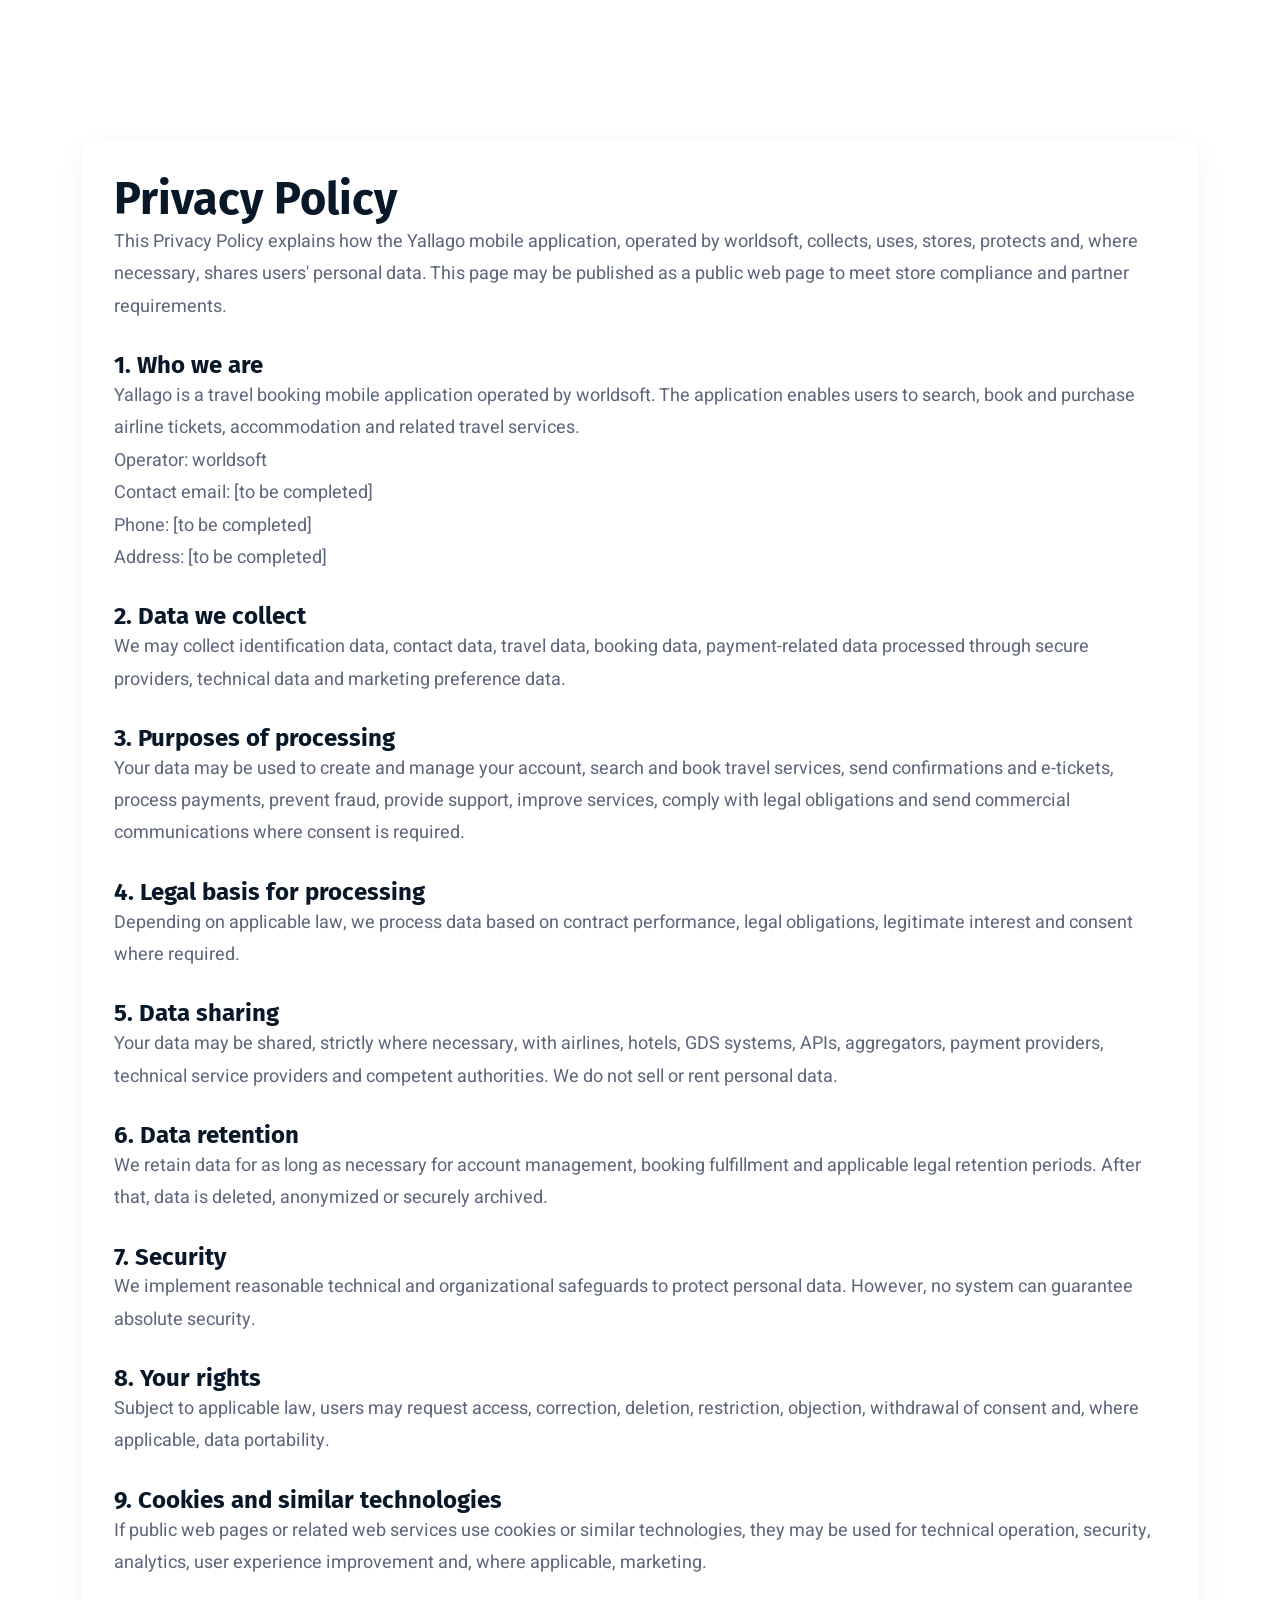
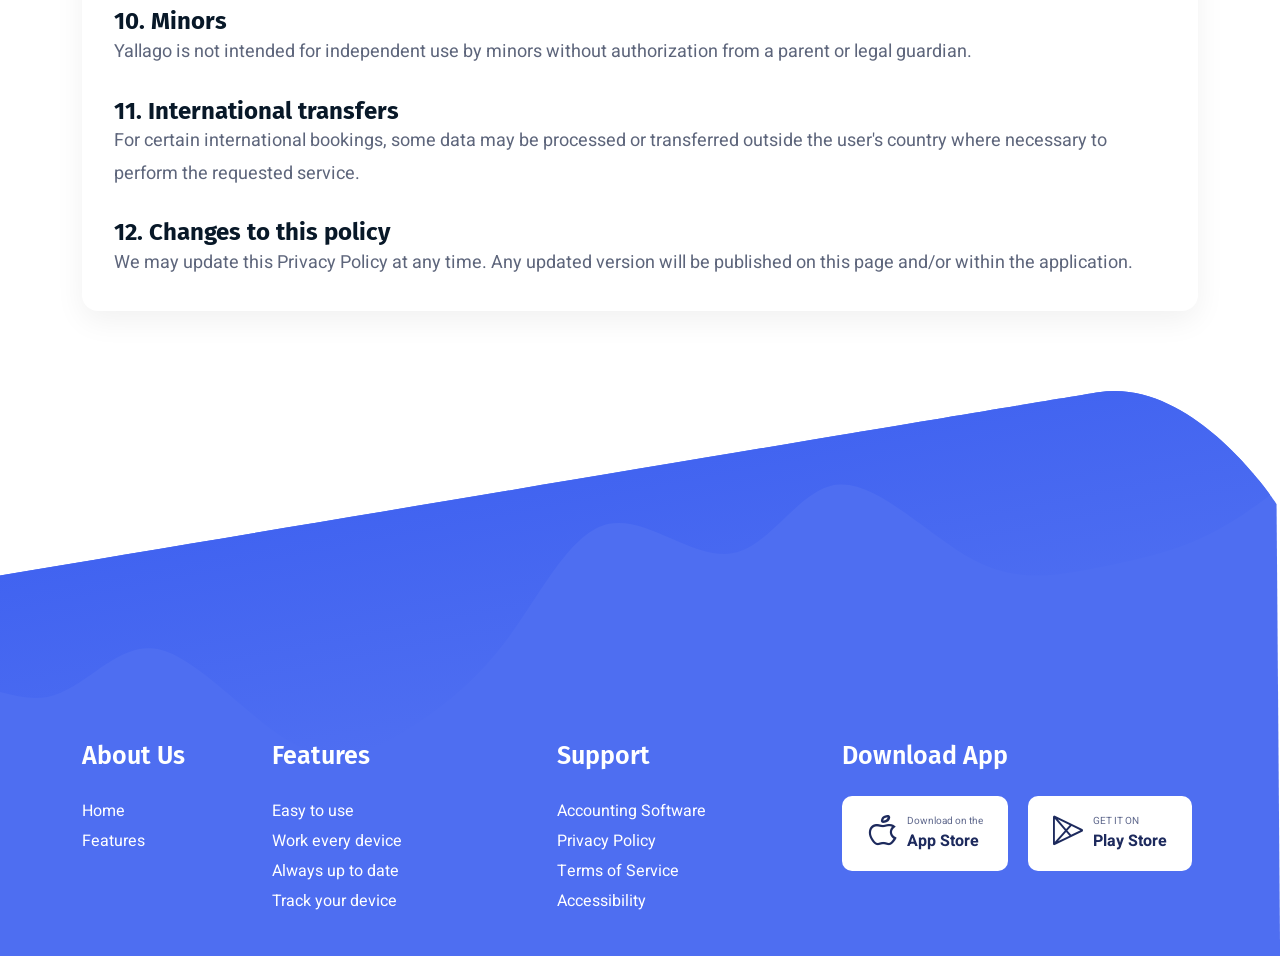
==== privacy-policy.html @ 3cc143b9 "commit" ====
<!DOCTYPE html>
<html class="no-js" lang="en">
  <head>
    <meta charset="utf-8" />
    <meta http-equiv="x-ua-compatible" content="ie=edge" />
    <title>Yallago | Privacy Policy</title>
    <meta name="description" content="Yallago Privacy Policy" />
    <meta name="viewport" content="width=device-width, initial-scale=1" />
    <link rel="shortcut icon" type="image/x-icon" href="assets/img/favicon.svg" />
    <link rel="stylesheet" href="assets/css/bootstrap-5.0.0-beta2.min.css" />
    <link rel="stylesheet" href="assets/css/LineIcons.2.0.css" />
    <link rel="stylesheet" href="assets/css/tiny-slider.css" />
    <link rel="stylesheet" href="assets/css/animate.css" />
    <link rel="stylesheet" href="assets/css/main.css" />
    <style>
      .policy-section { padding: 140px 0 80px; }
      .policy-card {
        background: #fff;
        border-radius: 16px;
        box-shadow: 0 10px 30px rgba(0, 0, 0, 0.06);
        padding: 32px;
      }
      .policy-card h1, .policy-card h2 { color: #081828; }
      .policy-card h2 { margin-top: 28px; font-size: 24px; }
      .policy-card p, .policy-card li { color: #5d657b; line-height: 1.8; }
    </style>
  </head>
  <body>
    <header class="header">
      <div class="navbar-area">
        <div class="container">
          <div class="row align-items-center">
            <div class="col-lg-12">
              <nav class="navbar navbar-expand-lg">
                <a class="navbar-brand" href="index.html">
                  <img src="assets/img/logo.JPEG" alt="Logo" />
                </a>
                <button class="navbar-toggler" type="button" data-bs-toggle="collapse" data-bs-target="#navbarSupportedContent" aria-controls="navbarSupportedContent" aria-expanded="false" aria-label="Toggle navigation">
                  <span class="toggler-icon"></span>
                  <span class="toggler-icon"></span>
                  <span class="toggler-icon"></span>
                </button>
                <div class="collapse navbar-collapse sub-menu-bar" id="navbarSupportedContent">
                  <ul id="nav" class="navbar-nav ms-auto">
                    <li class="nav-item"><a href="index.html#home">Home</a></li>
                    <li class="nav-item"><a href="index.html#feature">Features</a></li>
                    <li class="nav-item"><a href="index.html#faq">FAQ</a></li>
                    <li class="nav-item"><a href="privacy-policy.html">Privacy Policy</a></li>
                    <li class="nav-item"><a href="terms-and-condition.html">Terms of Service</a></li>
                  </ul>
                </div>
              </nav>
            </div>
          </div>
        </div>
      </div>
    </header>

    <section class="policy-section">
      <div class="container">
        <div class="policy-card">
          <h1>Privacy Policy</h1>
          <p>This Privacy Policy explains how the Yallago mobile application, operated by worldsoft, collects, uses, stores, protects and, where necessary, shares users' personal data. This page may be published as a public web page to meet store compliance and partner requirements.</p>

          <h2>1. Who we are</h2>
          <p>Yallago is a travel booking mobile application operated by worldsoft. The application enables users to search, book and purchase airline tickets, accommodation and related travel services.</p>
          <p>Operator: worldsoft<br />Contact email: [to be completed]<br />Phone: [to be completed]<br />Address: [to be completed]</p>

          <h2>2. Data we collect</h2>
          <p>We may collect identification data, contact data, travel data, booking data, payment-related data processed through secure providers, technical data and marketing preference data.</p>

          <h2>3. Purposes of processing</h2>
          <p>Your data may be used to create and manage your account, search and book travel services, send confirmations and e-tickets, process payments, prevent fraud, provide support, improve services, comply with legal obligations and send commercial communications where consent is required.</p>

          <h2>4. Legal basis for processing</h2>
          <p>Depending on applicable law, we process data based on contract performance, legal obligations, legitimate interest and consent where required.</p>

          <h2>5. Data sharing</h2>
          <p>Your data may be shared, strictly where necessary, with airlines, hotels, GDS systems, APIs, aggregators, payment providers, technical service providers and competent authorities. We do not sell or rent personal data.</p>

          <h2>6. Data retention</h2>
          <p>We retain data for as long as necessary for account management, booking fulfillment and applicable legal retention periods. After that, data is deleted, anonymized or securely archived.</p>

          <h2>7. Security</h2>
          <p>We implement reasonable technical and organizational safeguards to protect personal data. However, no system can guarantee absolute security.</p>

          <h2>8. Your rights</h2>
          <p>Subject to applicable law, users may request access, correction, deletion, restriction, objection, withdrawal of consent and, where applicable, data portability.</p>

          <h2>9. Cookies and similar technologies</h2>
          <p>If public web pages or related web services use cookies or similar technologies, they may be used for technical operation, security, analytics, user experience improvement and, where applicable, marketing.</p>

          <h2>10. Minors</h2>
          <p>Yallago is not intended for independent use by minors without authorization from a parent or legal guardian.</p>

          <h2>11. International transfers</h2>
          <p>For certain international bookings, some data may be processed or transferred outside the user's country where necessary to perform the requested service.</p>

          <h2>12. Changes to this policy</h2>
          <p>We may update this Privacy Policy at any time. Any updated version will be published on this page and/or within the application.</p>
        </div>
      </div>
    </section>
    <footer id="footer" class="footer">
      <div class="container">
        <div class="widget-wrapper">
          <div class="row">
            <div class="col-xl-2 col-md-6">
              <div class="footer-widget">
                <h3>About Us</h3>
                <ul class="links">
                  <li><a href="index.html#home">Home</a></li>
                  <li><a href="index.html#feature">Features</a></li>
                </ul>
              </div>
            </div>
            <div class="col-xl-3 col-md-6">
              <div class="footer-widget">
                <h3>Features</h3>
                <ul class="links">
                  <li><a href="javascript:void(0)">Easy to use</a></li>
                  <li><a href="javascript:void(0)">Work every device</a></li>
                  <li><a href="javascript:void(0)">Always up to date</a></li>
                  <li><a href="javascript:void(0)">Track your device</a></li>
                </ul>
              </div>
            </div>
            <div class="col-xl-3 col-md-6">
              <div class="footer-widget">
                <h3>Support</h3>
                <ul class="links">
                  <li><a href="javascript:void(0)">Accounting Software</a></li>
                  <li><a href="privacy-policy.html">Privacy Policy</a></li>
                  <li><a href="terms-and-condition.html">Terms of Service</a></li>
                  <li><a href="javascript:void(0)">Accessibility</a></li>
                </ul>
              </div>
            </div>
            <div class="col-xl-4 col-md-6">
              <div class="footer-widget">
                <h3>Download App</h3>
                <ul class="download">
                  <li>
                    <a href="javascript:void(0)">
                      <span class="icon"><i class="lni lni-apple"></i></span>
                      <span class="text">Download on the <b>App Store</b></span>
                    </a>
                  </li>
                  <li>
                    <a href="javascript:void(0)">
                      <span class="icon"><i class="lni lni-play-store"></i></span>
                      <span class="text">GET IT ON <b>Play Store</b></span>
                    </a>
                  </li>
                </ul>
              </div>
            </div>
          </div>
        </div>
      </div>
    </footer>
    <a href="#" class="scroll-top btn-hover">
      <i class="lni lni-chevron-up"></i>
    </a>

    <script src="assets/js/bootstrap-5.0.0-beta2.min.js"></script>
    <script src="assets/js/tiny-slider.js"></script>
    <script src="assets/js/wow.min.js"></script>
    <script src="assets/js/polifill.js"></script>
    <script src="assets/js/main.js"></script>
  </body>
</html>
---- assets/css/tiny-slider.css ----
.tns-outer{padding:0 !important}.tns-outer [hidden]{display:none !important}.tns-outer [aria-controls],.tns-outer [data-action]{cursor:pointer}.tns-slider{-webkit-transition:all 0s;-moz-transition:all 0s;transition:all 0s}.tns-slider>.tns-item{-webkit-box-sizing:border-box;-moz-box-sizing:border-box;box-sizing:border-box}.tns-horizontal.tns-subpixel{white-space:nowrap}.tns-horizontal.tns-subpixel>.tns-item{display:inline-block;vertical-align:top;white-space:normal}.tns-horizontal.tns-no-subpixel:after{content:'';display:table;clear:both}.tns-horizontal.tns-no-subpixel>.tns-item{float:left}.tns-horizontal.tns-carousel.tns-no-subpixel>.tns-item{margin-right:-100%}.tns-no-calc{position:relative;left:0}.tns-gallery{position:relative;left:0;min-height:1px}.tns-gallery>.tns-item{position:absolute;left:-100%;-webkit-transition:transform 0s, opacity 0s;-moz-transition:transform 0s, opacity 0s;transition:transform 0s, opacity 0s}.tns-gallery>.tns-slide-active{position:relative;left:auto !important}.tns-gallery>.tns-moving{-webkit-transition:all 0.25s;-moz-transition:all 0.25s;transition:all 0.25s}.tns-autowidth{display:inline-block}.tns-lazy-img{-webkit-transition:opacity 0.6s;-moz-transition:opacity 0.6s;transition:opacity 0.6s;opacity:0.6}.tns-lazy-img.tns-complete{opacity:1}.tns-ah{-webkit-transition:height 0s;-moz-transition:height 0s;transition:height 0s}.tns-ovh{overflow:hidden}.tns-visually-hidden{position:absolute;left:-10000em}.tns-transparent{opacity:0;visibility:hidden}.tns-fadeIn{opacity:1;filter:alpha(opacity=100);z-index:0}.tns-normal,.tns-fadeOut{opacity:0;filter:alpha(opacity=0);z-index:-1}.tns-vpfix{white-space:nowrap}.tns-vpfix>div,.tns-vpfix>li{display:inline-block}.tns-t-subp2{margin:0 auto;width:310px;position:relative;height:10px;overflow:hidden}.tns-t-ct{width:2333.3333333%;width:-webkit-calc(100% * 70 / 3);width:-moz-calc(100% * 70 / 3);width:calc(100% * 70 / 3);position:absolute;right:0}.tns-t-ct:after{content:'';display:table;clear:both}.tns-t-ct>div{width:1.4285714%;width:-webkit-calc(100% / 70);width:-moz-calc(100% / 70);width:calc(100% / 70);height:10px;float:left}

/*# sourceMappingURL=sourcemaps/tiny-slider.css.map */
---- assets/css/main.css ----
@import url("https://fonts.googleapis.com/css2?family=Fira+Sans:wght@300;400;500;600;700&family=Heebo:wght@300;400;500;600;700&display=swap");
html {
  scroll-behavior: smooth;
}

body {
  font-family: "Heebo", sans-serif;
  font-weight: normal;
  font-style: normal;
  color: #60698D;
  overflow-x: hidden;
}

* {
  margin: 0;
  padding: 0;
  box-sizing: border-box;
}

*:focus {
  outline: none;
}

a:focus,
input:focus,
textarea:focus,
button:focus,
.btn:focus,
.btn.focus,
.btn:not(:disabled):not(.disabled).active,
.btn:not(:disabled):not(.disabled):active {
  text-decoration: none;
  outline: none;
  box-shadow: none;
}

a:hover {
  color: #487CFF;
}

a {
  transition: all 0.3s ease-out 0s;
}

a,
a:focus,
a:hover {
  text-decoration: none;
}

i,
span,
a {
  display: inline-block;
}

audio,
canvas,
iframe,
img,
svg,
video {
  vertical-align: middle;
}

h1,
h2,
h3,
h4,
h5,
h6 {
  font-family: "Fira Sans", sans-serif;
  font-weight: 700;
  margin: 0px;
  color: #1D2A5D;
}

h1 a,
h2 a,
h3 a,
h4 a,
h5 a,
h6 a {
  color: inherit;
}

h1 {
  font-size: 45px;
}

@media (max-width: 767px) {
  h1 {
    font-size: 36px;
  }
}

@media only screen and (min-width: 480px) and (max-width: 767px) {
  h1 {
    font-size: 40px;
  }
}

.section-title span {
  font-size: 25px;
  font-weight: 600;
  color: #487CFF;
  margin-bottom: 20px;
}

h2 {
  font-size: 36px;
}

h3 {
  font-size: 25px;
}

h4 {
  font-size: 20px;
}

h5 {
  font-size: 18px;
}

h6 {
  font-size: 16px;
}

ul,
ol {
  margin: 0px;
  padding: 0px;
  list-style-type: none;
}

p {
  font-size: 18px;
  font-weight: 400;
  line-height: 27px;
  margin: 0px;
}

.img-bg {
  background-position: center center;
  background-size: cover;
  background-repeat: no-repeat;
  width: 100%;
  height: 100%;
}

.error {
  color: orangered;
}

.success {
  color: #fff;
}

/*===== All Button Style =====*/
.main-btn {
  display: inline-block;
  font-weight: 400;
  text-align: center;
  white-space: nowrap;
  vertical-align: middle;
  user-select: none;
  padding: 17px 37px;
  font-size: 18px;
  border-radius: 50px;
  color: #fff;
  cursor: pointer;
  z-index: 5;
  transition: all .4s ease-in-out;
  border: none;
  background: #487CFF;
  overflow: hidden;
}

.main-btn:hover {
  color: #fff;
}

.btn-hover {
  position: relative;
  overflow: hidden;
}

.btn-hover::after {
  content: '';
  position: absolute;
  width: 0%;
  height: 0%;
  border-radius: 50%;
  background: rgba(0, 0, 0, 0.05);
  top: 50%;
  left: 50%;
  padding: 50%;
  z-index: -1;
  transition: all 0.3s ease-out 0s;
  transform: translate3d(-50%, -50%, 0) scale(0);
}

.btn-hover:hover::after {
  transform: translate3d(-50%, -50%, 0) scale(1.3);
}

.scroll-top {
  width: 45px;
  height: 45px;
  background: #487CFF;
  display: flex;
  justify-content: center;
  align-items: center;
  font-size: 18px;
  color: #fff;
  border-radius: 5px;
  position: fixed;
  bottom: 30px;
  right: 30px;
  z-index: 9;
  cursor: pointer;
  transition: all 0.3s ease-out 0s;
}

.scroll-top:hover {
  color: #fff;
  background: rgba(72, 124, 255, 0.8);
}

@keyframes animation1 {
  0% {
    transform: translateY(30px);
  }
  50% {
    transform: translateY(-30px);
  }
  100% {
    transform: translateY(30px);
  }
}

/*===== All Preloader Style =====*/
.preloader {
  /* Body Overlay */
  position: fixed;
  top: 0;
  left: 0;
  display: table;
  height: 100%;
  width: 100%;
  /* Change Background Color */
  background: #fff;
  z-index: 99999;
}

.preloader .loader {
  display: table-cell;
  vertical-align: middle;
  text-align: center;
}

.preloader .loader .spinner {
  position: absolute;
  left: 50%;
  top: 50%;
  width: 64px;
  margin-left: -32px;
  z-index: 18;
  pointer-events: none;
}

.preloader .loader .spinner .spinner-container {
  pointer-events: none;
  position: absolute;
  width: 100%;
  padding-bottom: 100%;
  top: 50%;
  left: 50%;
  margin-top: -50%;
  margin-left: -50%;
  animation: spinner-linspin 1568.2353ms linear infinite;
}

.preloader .loader .spinner .spinner-container .spinner-rotator {
  position: absolute;
  width: 100%;
  height: 100%;
  animation: spinner-easespin 5332ms cubic-bezier(0.4, 0, 0.2, 1) infinite both;
}

.preloader .loader .spinner .spinner-container .spinner-rotator .spinner-left {
  position: absolute;
  top: 0;
  left: 0;
  bottom: 0;
  overflow: hidden;
  right: 50%;
}

.preloader .loader .spinner .spinner-container .spinner-rotator .spinner-right {
  position: absolute;
  top: 0;
  right: 0;
  bottom: 0;
  overflow: hidden;
  left: 50%;
}

.preloader .loader .spinner-circle {
  box-sizing: border-box;
  position: absolute;
  width: 200%;
  height: 100%;
  border-style: solid;
  /* Spinner Color */
  border-color: #487CFF #487CFF #ddd;
  border-radius: 50%;
  border-width: 6px;
}

.preloader .loader .spinner-left .spinner-circle {
  left: 0;
  right: -100%;
  border-right-color: #ddd;
  animation: spinner-left-spin 1333ms cubic-bezier(0.4, 0, 0.2, 1) infinite both;
}

.preloader .loader .spinner-right .spinner-circle {
  left: -100%;
  right: 0;
  border-left-color: #ddd;
  animation: right-spin 1333ms cubic-bezier(0.4, 0, 0.2, 1) infinite both;
}

/* Preloader Animations */

@keyframes spinner-linspin {
  to {
    transform: rotate(360deg);
  }
}

@keyframes spinner-easespin {
  12.5% {
    transform: rotate(135deg);
  }
  25% {
    transform: rotate(270deg);
  }
  37.5% {
    transform: rotate(405deg);
  }
  50% {
    transform: rotate(540deg);
  }
  62.5% {
    transform: rotate(675deg);
  }
  75% {
    transform: rotate(810deg);
  }
  87.5% {
    transform: rotate(945deg);
  }
  to {
    transform: rotate(1080deg);
  }
}

@keyframes spinner-left-spin {
  0% {
    transform: rotate(130deg);
  }
  50% {
    transform: rotate(-5deg);
  }
  to {
    transform: rotate(130deg);
  }
}

@keyframes right-spin {
  0% {
    transform: rotate(-130deg);
  }
  50% {
    transform: rotate(5deg);
  }
  to {
    transform: rotate(-130deg);
  }
}

/*===========================
    02.HEADER css 
===========================*/
/*===== NAVBAR =====*/
.navbar-area {
  position: absolute;
  top: 0;
  left: 0;
  width: 100%;
  z-index: 99;
  transition: all 0.3s ease-out 0s;
}

.sticky {
  position: fixed;
  z-index: 99;
  background-color: #fff;
  box-shadow: 0px 20px 50px 0px rgba(0, 0, 0, 0.05);
  transition: all 0.3s ease-out 0s;
}

.sticky .navbar {
  padding: 17px 0;
}

@media only screen and (min-width: 768px) and (max-width: 991px), (max-width: 767px) {
  .sticky .navbar {
    padding: 15px 0;
  }
}

.sticky .navbar .navbar-nav .nav-item a {
  color: #222;
}

.sticky .navbar .navbar-nav .nav-item a::before {
  background: #487CFF;
}

.sticky .navbar .navbar-toggler .toggler-icon {
  background: #1D2A5D;
}

.navbar {
  padding: 0;
  border-radius: 5px;
  position: relative;
  transition: all 0.3s ease-out 0s;
  padding: 20px 0;
}

@media only screen and (min-width: 768px) and (max-width: 991px), (max-width: 767px) {
  .navbar {
    padding: 17px 0;
  }
}

.navbar-brand {
  padding: 0;
}

.navbar-brand img {
  max-width: 180px;
}

.navbar-toggler {
  padding: 0;
}

.navbar-toggler:focus {
  outline: none;
  box-shadow: none;
}

.navbar-toggler .toggler-icon {
  width: 30px;
  height: 2px;
  background-color: #fff;
  display: block;
  margin: 5px 0;
  position: relative;
  transition: all 0.3s ease-out 0s;
}

.navbar-toggler.active .toggler-icon:nth-of-type(1) {
  transform: rotate(45deg);
  top: 7px;
}

.navbar-toggler.active .toggler-icon:nth-of-type(2) {
  opacity: 0;
}

.navbar-toggler.active .toggler-icon:nth-of-type(3) {
  transform: rotate(135deg);
  top: -7px;
}

@media only screen and (min-width: 768px) and (max-width: 991px), (max-width: 767px) {
  .navbar-collapse {
    position: absolute;
    top: 100%;
    left: 0;
    width: 100%;
    background-color: #fff;
    z-index: 9;
    box-shadow: 0px 15px 20px 0px rgba(0, 0, 0, 0.1);
    padding: 5px 12px;
  }
}

.navbar-nav .nav-item {
  position: relative;
  margin-left: 40px;
}

@media only screen and (min-width: 768px) and (max-width: 991px), (max-width: 767px) {
  .navbar-nav .nav-item {
    margin-left: 20px;
  }
}

.navbar-nav .nav-item a {
  font-size: 18px;
  font-weight: 400;
  color: #fff;
  transition: all 0.3s ease-out 0s;
  padding: 10px 0;
  position: relative;
}

@media only screen and (min-width: 768px) and (max-width: 991px), (max-width: 767px) {
  .navbar-nav .nav-item a {
    display: inline-block;
    padding: 6px 10px;
    color: #60698D;
  }
}

.navbar-nav .nav-item a::before {
  content: '';
  width: 8px;
  height: 8px;
  border-radius: 50%;
  background: #fff;
  position: absolute;
  bottom: 0;
  left: 50%;
  transition: all 0.3s ease-out 0s;
  z-index: -1;
  opacity: 0;
}

@media only screen and (min-width: 768px) and (max-width: 991px), (max-width: 767px) {
  .navbar-nav .nav-item a::before {
    background: #487CFF;
  }
}

.navbar-nav .nav-item a:hover::before, .navbar-nav .nav-item a.active::before {
  opacity: 1;
}

.navbar-nav .nav-item:hover .sub-menu {
  top: 100%;
  opacity: 1;
  visibility: visible;
}

@media only screen and (min-width: 768px) and (max-width: 991px) {
  .navbar-nav .nav-item:hover .sub-menu {
    top: 0;
  }
}

@media (max-width: 767px) {
  .navbar-nav .nav-item:hover .sub-menu {
    top: 0;
  }
}

.navbar-nav .nav-item .sub-menu {
  width: 200px;
  background-color: #fff;
  box-shadow: 0px 0px 20px 0px rgba(0, 0, 0, 0.1);
  position: absolute;
  top: 110%;
  left: 0;
  opacity: 0;
  visibility: hidden;
  transition: all 0.3s ease-out 0s;
}

@media only screen and (min-width: 768px) and (max-width: 991px) {
  .navbar-nav .nav-item .sub-menu {
    position: relative;
    width: 100%;
    top: 0;
    display: none;
    opacity: 1;
    visibility: visible;
  }
}

@media (max-width: 767px) {
  .navbar-nav .nav-item .sub-menu {
    position: relative;
    width: 100%;
    top: 0;
    display: none;
    opacity: 1;
    visibility: visible;
  }
}

.navbar-nav .nav-item .sub-menu li {
  display: block;
}

.navbar-nav .nav-item .sub-menu li a {
  display: block;
  padding: 8px 20px;
  color: #222;
}

.navbar-nav .nav-item .sub-menu li a.active, .navbar-nav .nav-item .sub-menu li a:hover {
  padding-left: 25px;
  color: #487CFF;
}

.navbar-nav .sub-nav-toggler {
  display: none;
}

@media only screen and (min-width: 768px) and (max-width: 991px) {
  .navbar-nav .sub-nav-toggler {
    display: block;
    position: absolute;
    right: 0;
    top: 0;
    background: none;
    color: #222;
    font-size: 18px;
    border: 0;
    width: 30px;
    height: 30px;
  }
}

@media (max-width: 767px) {
  .navbar-nav .sub-nav-toggler {
    display: block;
    position: absolute;
    right: 0;
    top: 0;
    background: none;
    color: #222;
    font-size: 18px;
    border: 0;
    width: 30px;
    height: 30px;
  }
}

.navbar-nav .sub-nav-toggler span {
  width: 8px;
  height: 8px;
  border-left: 1px solid #222;
  border-bottom: 1px solid #222;
  transform: rotate(-45deg);
  position: relative;
  top: -5px;
}

.hero-section {
  position: relative;
  z-index: 1;
  background-image: url("../img/hero/hero-bg.svg");
  background-repeat: no-repeat;
  background-size: cover;
  background-position: bottom left;
  padding: 150px 0;
}

@media only screen and (min-width: 768px) and (max-width: 991px) {
  .hero-section .hero-content {
    margin-bottom: 50px;
  }
}

@media (max-width: 767px) {
  .hero-section .hero-content {
    margin-bottom: 120px;
  }
}

.hero-section .hero-content h1 {
  font-size: 60px;
  margin-bottom: 35px;
  color: #fff;
}

@media only screen and (min-width: 1200px) and (max-width: 1399px) {
  .hero-section .hero-content h1 {
    font-size: 55px;
  }
}

@media only screen and (min-width: 992px) and (max-width: 1199px) {
  .hero-section .hero-content h1 {
    font-size: 48px;
  }
}

@media (max-width: 767px) {
  .hero-section .hero-content h1 {
    font-size: 40px;
  }
}

@media only screen and (min-width: 480px) and (max-width: 767px) {
  .hero-section .hero-content h1 {
    font-size: 50px;
  }
}

.hero-section .hero-content p {
  margin-bottom: 40px;
  color: #fff;
}

.hero-section .hero-content .main-btn {
  background: #fff;
  color: #487CFF;
  font-size: 20px;
  font-weight: 700;
  padding: 18px 52px;
}

.hero-section .hero-img {
  position: relative;
  text-align: right;
  z-index: 4;
}

.hero-section .hero-img .img-1 {
  position: relative;
  z-index: 5;
  box-shadow: 0 15px 35px rgba(0, 0, 0, 0.05);
}

.hero-section .hero-img .img-3,
.hero-section .hero-img .img-2 {
  position: absolute;
  right: 0;
  bottom: 0;
}

.hero-section .hero-img .img-2 {
  z-index: 1;
}

.hero-section .hero-img .img-3 {
  z-index: -1;
}

.client-logo-section .client-logo-wrapper {
  display: flex;
  flex-wrap: wrap;
  justify-content: space-around;
  padding: 30px 0;
}

@media only screen and (min-width: 768px) and (max-width: 991px), (max-width: 767px) {
  .client-logo-section .client-logo-wrapper {
    justify-content: center;
  }
}

.client-logo-section .client-logo-wrapper .single-logo {
  width: 180px;
  margin: 10px;
  opacity: .4;
  transition: all 0.3s ease-out 0s;
}

@media only screen and (min-width: 992px) and (max-width: 1199px) {
  .client-logo-section .client-logo-wrapper .single-logo {
    width: 160px;
  }
}

.client-logo-section .client-logo-wrapper .single-logo:hover {
  opacity: 1;
}

.client-logo-section .client-logo-wrapper .single-logo img {
  max-width: 100%;
}

.feature-section .single-feature {
  text-align: center;
  padding: 30px;
}

.feature-section .single-feature:hover .icon::after {
  top: 8px;
  right: 8px;
}

.feature-section .single-feature .icon {
  width: 75px;
  height: 75px;
  border-radius: 5px;
  background: #487CFF;
  color: #fff;
  position: relative;
  display: flex;
  justify-content: center;
  align-items: center;
  font-size: 40px;
  z-index: 1;
  margin: 0 auto 30px;
}

.feature-section .single-feature .icon::after {
  content: '';
  position: absolute;
  width: 100%;
  height: 100%;
  background: inherit;
  top: -8px;
  right: -8px;
  opacity: .2;
  border-radius: inherit;
  z-index: -1;
  transition: all 0.3s ease-out 0s;
}

.feature-section .single-feature .icon.color-2 {
  background: #FFB260;
}

.feature-section .single-feature .icon.color-3 {
  background: #FF92A5;
}

.feature-section .single-feature .content h3 {
  font-weight: 600;
  margin-bottom: 25px;
}

.single-department {
  margin-bottom: 55px;
}

.single-department span {
  width: 12px;
  height: 12px;
  background: #487CFF;
  border-radius: 50%;
  box-shadow: 0 3px 6px rgba(72, 124, 255, 0.34);
  margin-bottom: 25px;
}

.single-department h3 {
  margin-bottom: 20px;
}

.steps-content {
  margin-left: 70px;
}

.steps-content .single-department {
  margin-bottom: 35px;
}

.faq-section .faq-wrapper {
  margin-right: 50px;
}

@media only screen and (min-width: 768px) and (max-width: 991px) {
  .faq-section .faq-wrapper {
    margin-right: 0;
  }
}

@media (max-width: 767px) {
  .faq-section .faq-wrapper {
    margin-right: 0;
  }
}

.faq-section .single-faq {
  background: #fff;
  border-radius: 5px;
  margin-bottom: 20px;
  box-shadow: 0px 3px 6px rgba(142, 142, 142, 0.16);
}

.faq-section .single-faq button {
  background: #fff;
  border: 0;
  font-size: 18px;
  font-weight: 700;
  font-family: "Fira Sans", sans-serif;
  text-align: left;
  padding: 18px 25px;
  padding-right: 45px;
  position: relative;
  color: #1D2A5D;
}

.faq-section .single-faq button.collapsed {
  opacity: .8;
}

.faq-section .single-faq button.collapsed::after {
  transform: rotate(0deg);
}

.faq-section .single-faq button::after {
  content: '';
  position: absolute;
  top: 27px;
  right: 25px;
  border-top: 9px solid #60698D;
  border-left: 8px solid transparent;
  border-right: 8px solid transparent;
  transition: all 0.3s ease-out 0s;
  transform: rotate(180deg);
}

.faq-section .single-faq .faq-content {
  padding: 7px 25px 18px;
}

.faq-section .faq-image img {
  width: 100%;
}

.footer {
  padding-top: 350px;
  background-image: url("../img/footer/footer-bg.svg");
  background-repeat: no-repeat;
  background-size: cover;
  background-position: top right;
}

@media only screen and (min-width: 992px) and (max-width: 1199px) {
  .footer {
    padding-top: 220px;
    margin-top: 50px;
  }
}

@media only screen and (min-width: 768px) and (max-width: 991px) {
  .footer {
    padding-top: 160px;
    margin-top: 100px;
  }
}

@media (max-width: 767px) {
  .footer {
    padding-top: 120px;
    margin-top: 100px;
  }
}

.footer .widget-wrapper .footer-widget {
  margin-bottom: 40px;
}

.footer .widget-wrapper .footer-widget h3 {
  color: #fff;
  margin-bottom: 25px;
  font-weight: 600;
}

.footer .widget-wrapper .footer-widget .links li a {
  color: #fff;
  font-size: 16px;
  line-height: 30px;
}

.footer .widget-wrapper .footer-widget .links li a:hover {
  padding-left: 6px;
}

.footer .widget-wrapper .footer-widget .download {
  display: flex;
  flex-wrap: wrap;
  align-items: center;
}

.footer .widget-wrapper .footer-widget .download li:first-child {
  margin-right: 20px;
}

.footer .widget-wrapper .footer-widget .download li a {
  display: inline-flex;
  background: #fff;
  border-radius: 10px;
  padding: 15px 25px;
  margin-bottom: 15px;
  align-items: center;
}

.footer .widget-wrapper .footer-widget .download li a .icon {
  font-size: 30px;
  color: #1D2A5D;
  margin-right: 10px;
}

.footer .widget-wrapper .footer-widget .download li a .text {
  font-size: 10px;
  color: #60698D;
}

.footer .widget-wrapper .footer-widget .download li a .text b {
  color: #1D2A5D;
  font-size: 16px;
  font-weight: 700;
  display: block;
}

.footer .copy-right-wrapper {
  border-top: 2px solid rgba(255, 255, 255, 0.17);
  padding: 25px 0;
}

.footer .copy-right-wrapper .copy-right p {
  color: rgba(255, 255, 255, 0.66);
  font-size: 16px;
}

@media (max-width: 767px) {
  .footer .copy-right-wrapper .copy-right p {
    text-align: center;
    margin-bottom: 20px;
  }
}

.footer .copy-right-wrapper .copy-right p a {
  color: inherit;
}

.footer .copy-right-wrapper .copy-right p a:hover {
  color: #fff;
}

.footer .copy-right-wrapper .socials ul {
  display: flex;
  align-items: center;
  justify-content: flex-end;
}

@media (max-width: 767px) {
  .footer .copy-right-wrapper .socials ul {
    justify-content: center;
  }
}

.footer .copy-right-wrapper .socials ul li a {
  color: rgba(255, 255, 255, 0.66);
  font-size: 18px;
  margin-left: 20px;
}

.footer .copy-right-wrapper .socials ul li a:hover {
  color: #fff;
}

/* ======================
    DEFAULT CSS
========================= */
.mt-5 {
  margin-top: 5px;
}

.mt-10 {
  margin-top: 10px;
}

.mt-15 {
  margin-top: 15px;
}

.mt-20 {
  margin-top: 20px;
}

.mt-25 {
  margin-top: 25px;
}

.mt-30 {
  margin-top: 30px;
}

.mt-35 {
  margin-top: 35px;
}

.mt-40 {
  margin-top: 40px;
}

.mt-45 {
  margin-top: 45px;
}

.mt-50 {
  margin-top: 50px;
}

.mt-55 {
  margin-top: 55px;
}

.mt-60 {
  margin-top: 60px;
}

.mt-65 {
  margin-top: 65px;
}

.mt-70 {
  margin-top: 70px;
}

.mt-75 {
  margin-top: 75px;
}

.mt-80 {
  margin-top: 80px;
}

.mt-85 {
  margin-top: 85px;
}

.mt-90 {
  margin-top: 90px;
}

.mt-95 {
  margin-top: 95px;
}

.mt-100 {
  margin-top: 100px;
}

.mt-105 {
  margin-top: 105px;
}

.mt-110 {
  margin-top: 110px;
}

.mt-115 {
  margin-top: 115px;
}

.mt-120 {
  margin-top: 120px;
}

.mt-125 {
  margin-top: 125px;
}

.mt-130 {
  margin-top: 130px;
}

.mt-135 {
  margin-top: 135px;
}

.mt-140 {
  margin-top: 140px;
}

.mt-145 {
  margin-top: 145px;
}

.mt-150 {
  margin-top: 150px;
}

.mt-155 {
  margin-top: 155px;
}

.mt-160 {
  margin-top: 160px;
}

.mt-165 {
  margin-top: 165px;
}

.mt-170 {
  margin-top: 170px;
}

.mt-175 {
  margin-top: 175px;
}

.mt-180 {
  margin-top: 180px;
}

.mt-185 {
  margin-top: 185px;
}

.mt-190 {
  margin-top: 190px;
}

.mt-195 {
  margin-top: 195px;
}

.mt-200 {
  margin-top: 200px;
}

.mt-205 {
  margin-top: 205px;
}

.mt-210 {
  margin-top: 210px;
}

.mt-215 {
  margin-top: 215px;
}

.mt-220 {
  margin-top: 220px;
}

.mt-225 {
  margin-top: 225px;
}

.mb-5 {
  margin-bottom: 5px;
}

.mb-10 {
  margin-bottom: 10px;
}

.mb-15 {
  margin-bottom: 15px;
}

.mb-20 {
  margin-bottom: 20px;
}

.mb-25 {
  margin-bottom: 25px;
}

.mb-30 {
  margin-bottom: 30px;
}

.mb-35 {
  margin-bottom: 35px;
}

.mb-40 {
  margin-bottom: 40px;
}

.mb-45 {
  margin-bottom: 45px;
}

.mb-50 {
  margin-bottom: 50px;
}

.mb-55 {
  margin-bottom: 55px;
}

.mb-60 {
  margin-bottom: 60px;
}

.mb-65 {
  margin-bottom: 65px;
}

.mb-70 {
  margin-bottom: 70px;
}

.mb-75 {
  margin-bottom: 75px;
}

.mb-80 {
  margin-bottom: 80px;
}

.mb-85 {
  margin-bottom: 85px;
}

.mb-90 {
  margin-bottom: 90px;
}

.mb-95 {
  margin-bottom: 95px;
}

.mb-100 {
  margin-bottom: 100px;
}

.mb-105 {
  margin-bottom: 105px;
}

.mb-110 {
  margin-bottom: 110px;
}

.mb-115 {
  margin-bottom: 115px;
}

.mb-120 {
  margin-bottom: 120px;
}

.mb-125 {
  margin-bottom: 125px;
}

.mb-130 {
  margin-bottom: 130px;
}

.mb-135 {
  margin-bottom: 135px;
}

.mb-140 {
  margin-bottom: 140px;
}

.mb-145 {
  margin-bottom: 145px;
}

.mb-150 {
  margin-bottom: 150px;
}

.mb-155 {
  margin-bottom: 155px;
}

.mb-160 {
  margin-bottom: 160px;
}

.mb-165 {
  margin-bottom: 165px;
}

.mb-170 {
  margin-bottom: 170px;
}

.mb-175 {
  margin-bottom: 175px;
}

.mb-180 {
  margin-bottom: 180px;
}

.mb-185 {
  margin-bottom: 185px;
}

.mb-190 {
  margin-bottom: 190px;
}

.mb-195 {
  margin-bottom: 195px;
}

.mb-200 {
  margin-bottom: 200px;
}

.mb-205 {
  margin-bottom: 205px;
}

.mb-210 {
  margin-bottom: 210px;
}

.mb-215 {
  margin-bottom: 215px;
}

.mb-220 {
  margin-bottom: 220px;
}

.mb-225 {
  margin-bottom: 225px;
}

.pt-5 {
  padding-top: 5px;
}

.pt-10 {
  padding-top: 10px;
}

.pt-15 {
  padding-top: 15px;
}

.pt-20 {
  padding-top: 20px;
}

.pt-25 {
  padding-top: 25px;
}

.pt-30 {
  padding-top: 30px;
}

.pt-35 {
  padding-top: 35px;
}

.pt-40 {
  padding-top: 40px;
}

.pt-45 {
  padding-top: 45px;
}

.pt-50 {
  padding-top: 50px;
}

.pt-55 {
  padding-top: 55px;
}

.pt-60 {
  padding-top: 60px;
}

.pt-65 {
  padding-top: 65px;
}

.pt-70 {
  padding-top: 70px;
}

.pt-75 {
  padding-top: 75px;
}

.pt-80 {
  padding-top: 80px;
}

.pt-85 {
  padding-top: 85px;
}

.pt-90 {
  padding-top: 90px;
}

.pt-95 {
  padding-top: 95px;
}

.pt-100 {
  padding-top: 100px;
}

.pt-105 {
  padding-top: 105px;
}

.pt-110 {
  padding-top: 110px;
}

.pt-115 {
  padding-top: 115px;
}

.pt-120 {
  padding-top: 120px;
}

.pt-125 {
  padding-top: 125px;
}

.pt-130 {
  padding-top: 130px;
}

.pt-135 {
  padding-top: 135px;
}

.pt-140 {
  padding-top: 140px;
}

.pt-145 {
  padding-top: 145px;
}

.pt-150 {
  padding-top: 150px;
}

.pt-155 {
  padding-top: 155px;
}

.pt-160 {
  padding-top: 160px;
}

.pt-165 {
  padding-top: 165px;
}

.pt-170 {
  padding-top: 170px;
}

.pt-175 {
  padding-top: 175px;
}

.pt-180 {
  padding-top: 180px;
}

.pt-185 {
  padding-top: 185px;
}

.pt-190 {
  padding-top: 190px;
}

.pt-195 {
  padding-top: 195px;
}

.pt-200 {
  padding-top: 200px;
}

.pt-205 {
  padding-top: 205px;
}

.pt-210 {
  padding-top: 210px;
}

.pt-215 {
  padding-top: 215px;
}

.pt-220 {
  padding-top: 220px;
}

.pt-225 {
  padding-top: 225px;
}

.pb-5 {
  padding-bottom: 5px;
}

.pb-10 {
  padding-bottom: 10px;
}

.pb-15 {
  padding-bottom: 15px;
}

.pb-20 {
  padding-bottom: 20px;
}

.pb-25 {
  padding-bottom: 25px;
}

.pb-30 {
  padding-bottom: 30px;
}

.pb-35 {
  padding-bottom: 35px;
}

.pb-40 {
  padding-bottom: 40px;
}

.pb-45 {
  padding-bottom: 45px;
}

.pb-50 {
  padding-bottom: 50px;
}

.pb-55 {
  padding-bottom: 55px;
}

.pb-60 {
  padding-bottom: 60px;
}

.pb-65 {
  padding-bottom: 65px;
}

.pb-70 {
  padding-bottom: 70px;
}

.pb-75 {
  padding-bottom: 75px;
}

.pb-80 {
  padding-bottom: 80px;
}

.pb-85 {
  padding-bottom: 85px;
}

.pb-90 {
  padding-bottom: 90px;
}

.pb-95 {
  padding-bottom: 95px;
}

.pb-100 {
  padding-bottom: 100px;
}

.pb-105 {
  padding-bottom: 105px;
}

.pb-110 {
  padding-bottom: 110px;
}

.pb-115 {
  padding-bottom: 115px;
}

.pb-120 {
  padding-bottom: 120px;
}

.pb-125 {
  padding-bottom: 125px;
}

.pb-130 {
  padding-bottom: 130px;
}

.pb-135 {
  padding-bottom: 135px;
}

.pb-140 {
  padding-bottom: 140px;
}

.pb-145 {
  padding-bottom: 145px;
}

.pb-150 {
  padding-bottom: 150px;
}

.pb-155 {
  padding-bottom: 155px;
}

.pb-160 {
  padding-bottom: 160px;
}

.pb-165 {
  padding-bottom: 165px;
}

.pb-170 {
  padding-bottom: 170px;
}

.pb-175 {
  padding-bottom: 175px;
}

.pb-180 {
  padding-bottom: 180px;
}

.pb-185 {
  padding-bottom: 185px;
}

.pb-190 {
  padding-bottom: 190px;
}

.pb-195 {
  padding-bottom: 195px;
}

.pb-200 {
  padding-bottom: 200px;
}

.pb-205 {
  padding-bottom: 205px;
}

.pb-210 {
  padding-bottom: 210px;
}

.pb-215 {
  padding-bottom: 215px;
}

.pb-220 {
  padding-bottom: 220px;
}

.pb-225 {
  padding-bottom: 225px;
}
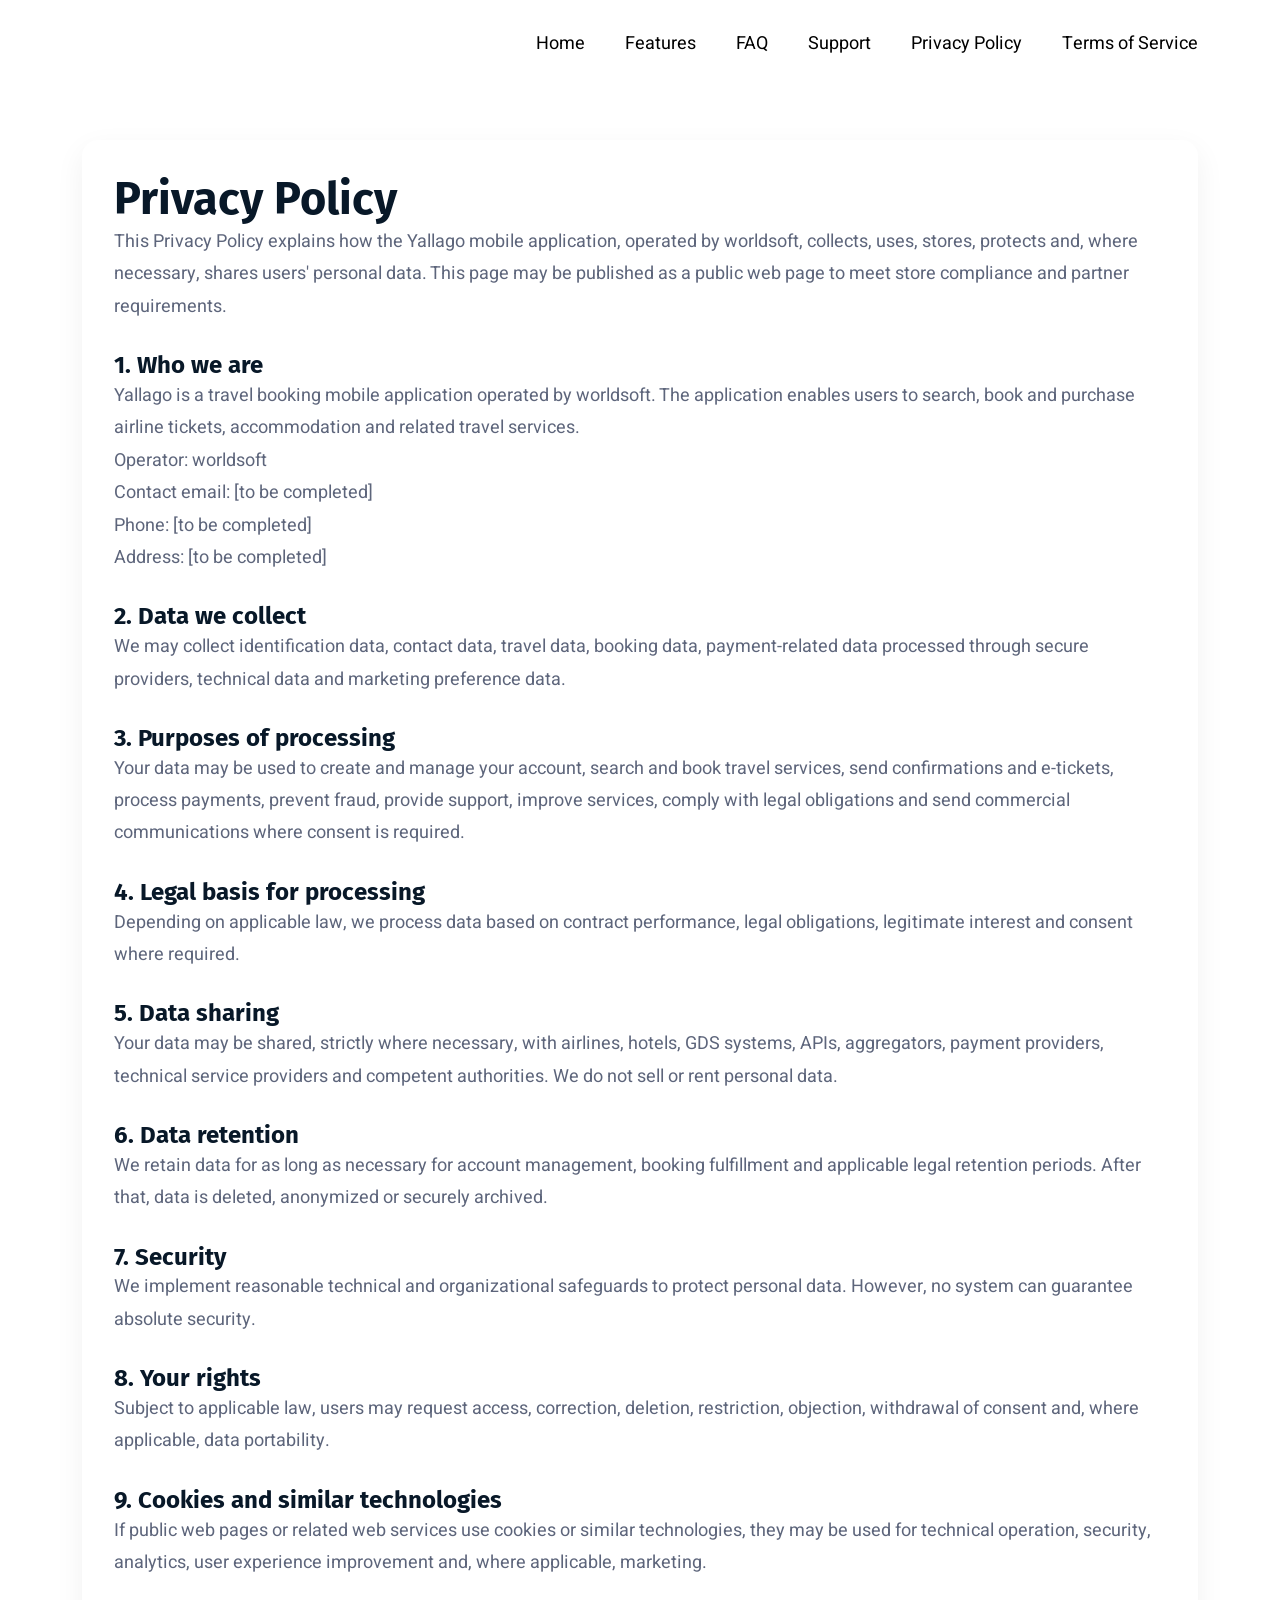
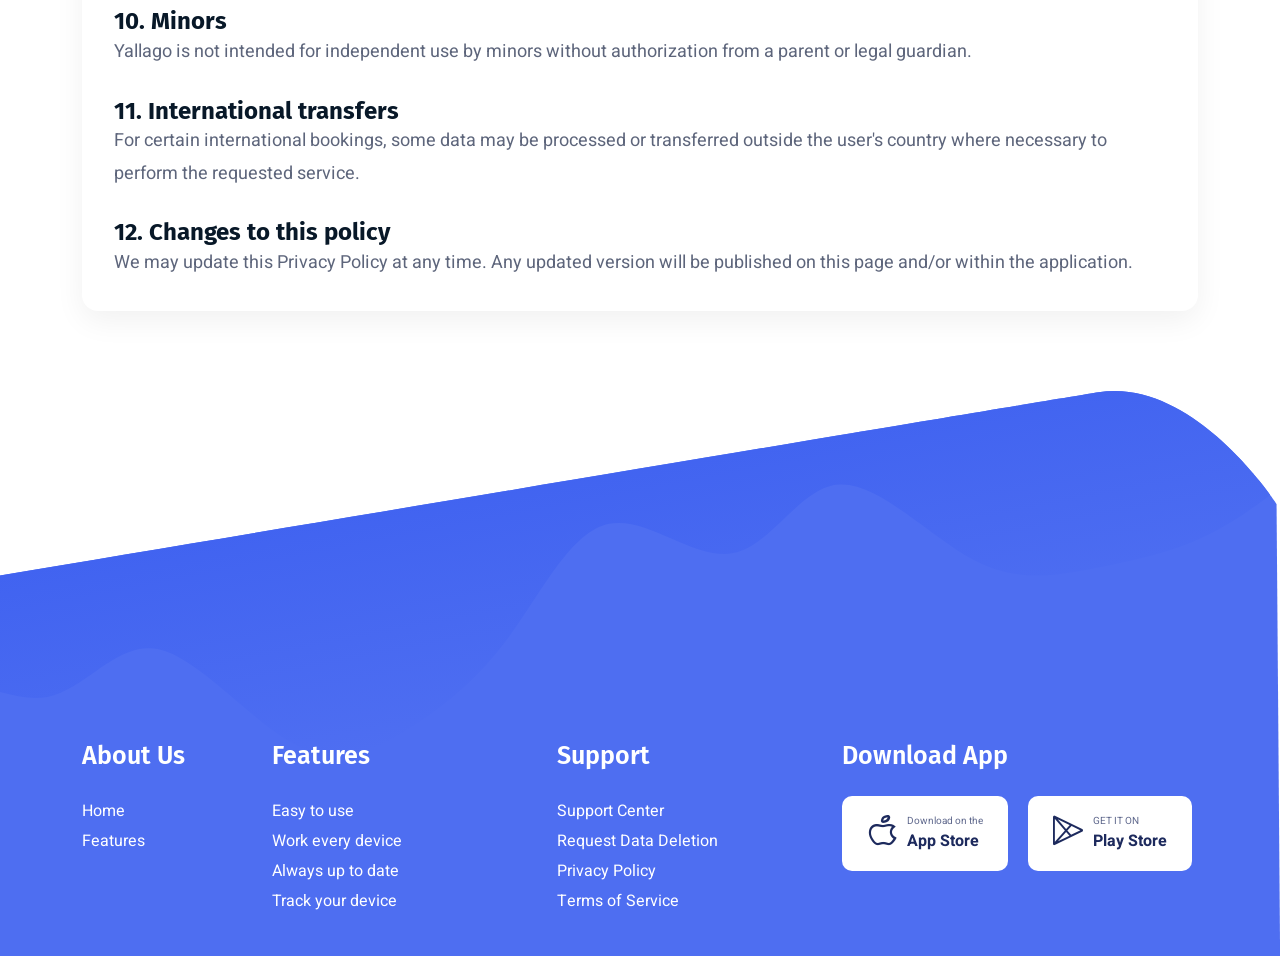
==== commit fb4c9fa7: "udpdates" ====
--- a/privacy-policy.html
+++ b/privacy-policy.html
@@ -33,7 +33,7 @@
             <div class="col-lg-12">
               <nav class="navbar navbar-expand-lg">
                 <a class="navbar-brand" href="index.html">
-                  <img src="assets/img/logo.JPEG" alt="Logo" />
+                  <img src="assets/img/logo.jpg" alt="Logo" />
                 </a>
                 <button class="navbar-toggler" type="button" data-bs-toggle="collapse" data-bs-target="#navbarSupportedContent" aria-controls="navbarSupportedContent" aria-expanded="false" aria-label="Toggle navigation">
                   <span class="toggler-icon"></span>
@@ -45,6 +45,7 @@
                     <li class="nav-item"><a href="index.html#home">Home</a></li>
                     <li class="nav-item"><a href="index.html#feature">Features</a></li>
                     <li class="nav-item"><a href="index.html#faq">FAQ</a></li>
+                    <li class="nav-item"><a href="support.html">Support</a></li>
                     <li class="nav-item"><a href="privacy-policy.html">Privacy Policy</a></li>
                     <li class="nav-item"><a href="terms-and-condition.html">Terms of Service</a></li>
                   </ul>
@@ -129,10 +130,10 @@
               <div class="footer-widget">
                 <h3>Support</h3>
                 <ul class="links">
-                  <li><a href="javascript:void(0)">Accounting Software</a></li>
+                  <li><a href="support.html">Support Center</a></li>
+                  <li><a href="mailto:worldsoftdev@gmail.com?subject=Data%20Deletion%20Request">Request Data Deletion</a></li>
                   <li><a href="privacy-policy.html">Privacy Policy</a></li>
                   <li><a href="terms-and-condition.html">Terms of Service</a></li>
-                  <li><a href="javascript:void(0)">Accessibility</a></li>
                 </ul>
               </div>
             </div>
--- a/assets/css/main.css
+++ b/assets/css/main.css
@@ -402,6 +402,7 @@
   top: 0;
   left: 0;
   width: 100%;
+  background-color: #fff;
   z-index: 99;
   transition: all 0.3s ease-out 0s;
 }
@@ -518,7 +519,7 @@
 .navbar-nav .nav-item a {
   font-size: 18px;
   font-weight: 400;
-  color: #fff;
+  color: #000;
   transition: all 0.3s ease-out 0s;
   padding: 10px 0;
   position: relative;
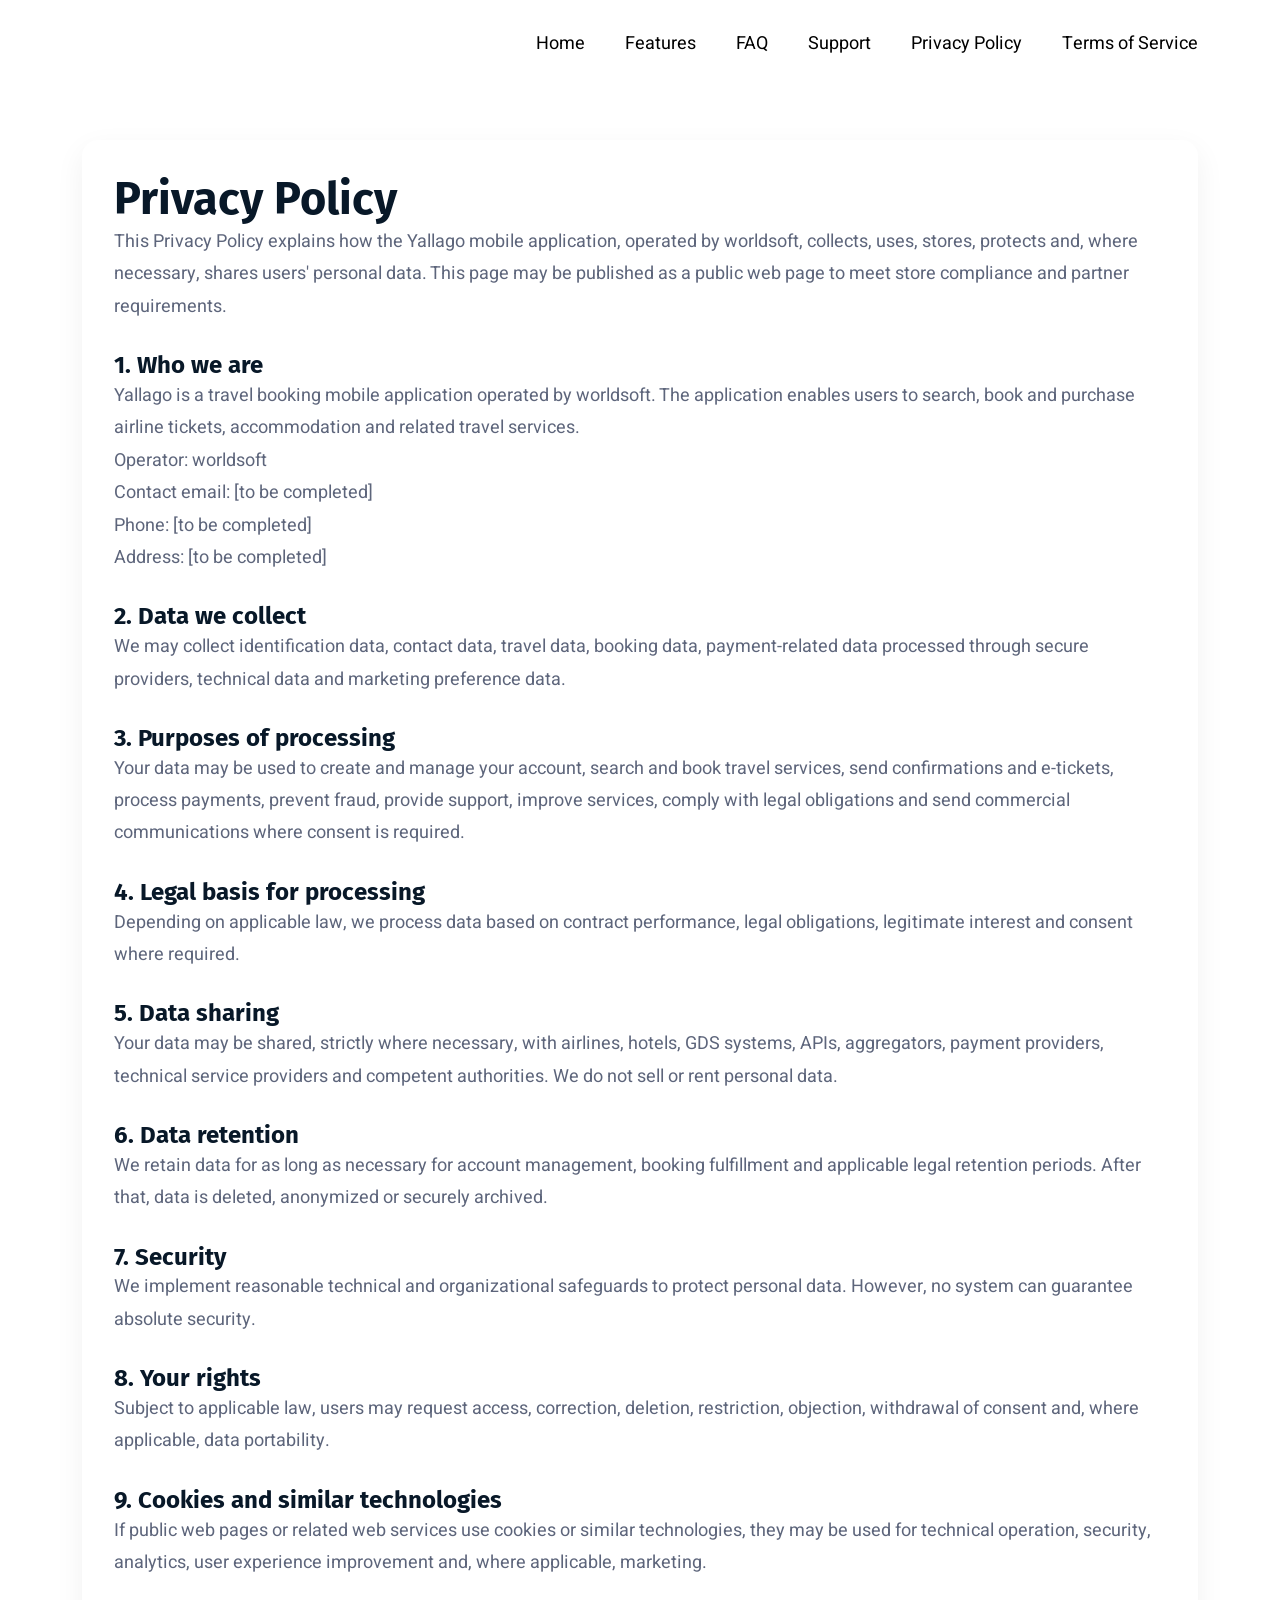
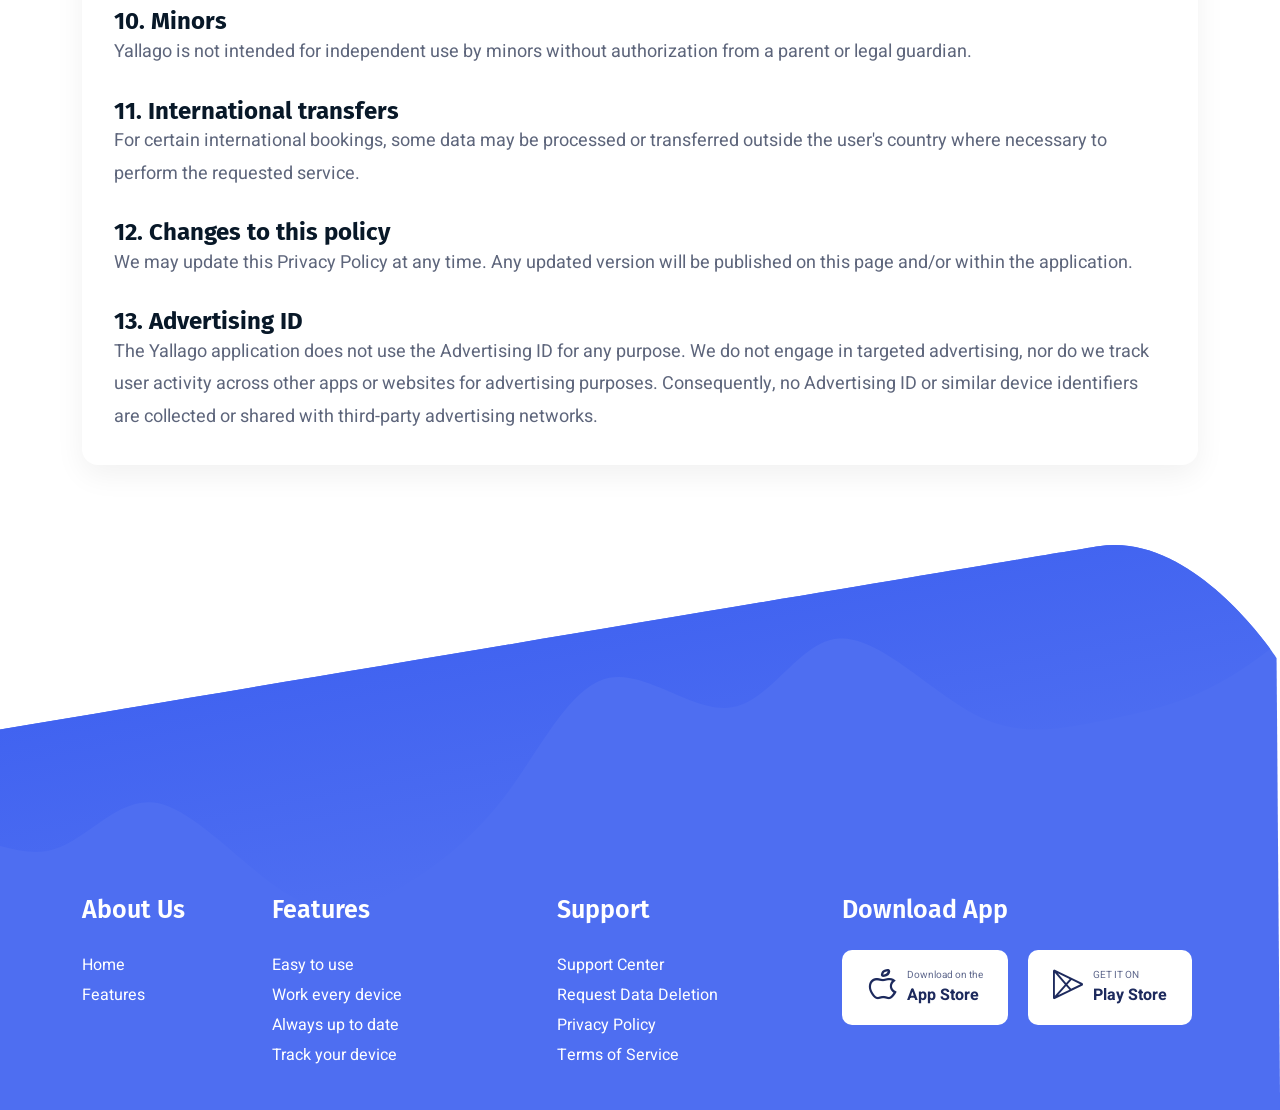
==== commit 67867e34: "ok" ====
--- a/privacy-policy.html
+++ b/privacy-policy.html
@@ -1,173 +1,244 @@
 <!DOCTYPE html>
 <html class="no-js" lang="en">
-  <head>
+<head>
     <meta charset="utf-8" />
     <meta http-equiv="x-ua-compatible" content="ie=edge" />
     <title>Yallago | Privacy Policy</title>
     <meta name="description" content="Yallago Privacy Policy" />
     <meta name="viewport" content="width=device-width, initial-scale=1" />
-    <link rel="shortcut icon" type="image/x-icon" href="assets/img/favicon.svg" />
+    <link rel="shortcut icon" type="image/x-icon"
+        href="assets/img/favicon.svg" />
     <link rel="stylesheet" href="assets/css/bootstrap-5.0.0-beta2.min.css" />
     <link rel="stylesheet" href="assets/css/LineIcons.2.0.css" />
     <link rel="stylesheet" href="assets/css/tiny-slider.css" />
     <link rel="stylesheet" href="assets/css/animate.css" />
     <link rel="stylesheet" href="assets/css/main.css" />
     <style>
-      .policy-section { padding: 140px 0 80px; }
-      .policy-card {
-        background: #fff;
-        border-radius: 16px;
-        box-shadow: 0 10px 30px rgba(0, 0, 0, 0.06);
-        padding: 32px;
-      }
-      .policy-card h1, .policy-card h2 { color: #081828; }
-      .policy-card h2 { margin-top: 28px; font-size: 24px; }
-      .policy-card p, .policy-card li { color: #5d657b; line-height: 1.8; }
+        .policy-section {
+            padding: 140px 0 80px;
+        }
+        .policy-card {
+            background: #fff;
+            border-radius: 16px;
+            box-shadow: 0 10px 30px rgba(0, 0, 0, 0.06);
+            padding: 32px;
+        }
+        .policy-card h1,
+        .policy-card h2 {
+            color: #081828;
+        }
+        .policy-card h2 {
+            margin-top: 28px;
+            font-size: 24px;
+        }
+        .policy-card p,
+        .policy-card li {
+            color: #5d657b;
+            line-height: 1.8;
+        }
     </style>
-  </head>
-  <body>
+</head>
+<body>
     <header class="header">
-      <div class="navbar-area">
+        <div class="navbar-area">
+            <div class="container">
+                <div class="row align-items-center">
+                    <div class="col-lg-12">
+                        <nav class="navbar navbar-expand-lg">
+                            <a class="navbar-brand" href="index.html">
+                                <img src="assets/img/logo.jpg" alt="Logo" />
+                            </a>
+                            <button class="navbar-toggler" type="button"
+                                data-bs-toggle="collapse"
+                                data-bs-target="#navbarSupportedContent"
+                                aria-controls="navbarSupportedContent"
+                                aria-expanded="false"
+                                aria-label="Toggle navigation">
+                                <span class="toggler-icon"></span>
+                                <span class="toggler-icon"></span>
+                                <span class="toggler-icon"></span>
+                            </button>
+                            <div class="collapse navbar-collapse sub-menu-bar"
+                                id="navbarSupportedContent">
+                                <ul id="nav" class="navbar-nav ms-auto">
+                                    <li class="nav-item"><a
+                                            href="index.html#home">Home</a></li>
+                                    <li class="nav-item"><a
+                                            href="index.html#feature">Features</a>
+                                    </li>
+                                    <li class="nav-item"><a
+                                            href="index.html#faq">FAQ</a></li>
+                                    <li class="nav-item"><a
+                                            href="support.html">Support</a></li>
+                                    <li class="nav-item"><a
+                                            href="privacy-policy.html">Privacy
+                                            Policy</a></li>
+                                    <li class="nav-item"><a
+                                            href="terms-and-condition.html">Terms
+                                            of Service</a></li>
+                                </ul>
+                            </div>
+                        </nav>
+                    </div>
+                </div>
+            </div>
+        </div>
+    </header>
+    <section class="policy-section">
         <div class="container">
-          <div class="row align-items-center">
-            <div class="col-lg-12">
-              <nav class="navbar navbar-expand-lg">
-                <a class="navbar-brand" href="index.html">
-                  <img src="assets/img/logo.jpg" alt="Logo" />
-                </a>
-                <button class="navbar-toggler" type="button" data-bs-toggle="collapse" data-bs-target="#navbarSupportedContent" aria-controls="navbarSupportedContent" aria-expanded="false" aria-label="Toggle navigation">
-                  <span class="toggler-icon"></span>
-                  <span class="toggler-icon"></span>
-                  <span class="toggler-icon"></span>
-                </button>
-                <div class="collapse navbar-collapse sub-menu-bar" id="navbarSupportedContent">
-                  <ul id="nav" class="navbar-nav ms-auto">
-                    <li class="nav-item"><a href="index.html#home">Home</a></li>
-                    <li class="nav-item"><a href="index.html#feature">Features</a></li>
-                    <li class="nav-item"><a href="index.html#faq">FAQ</a></li>
-                    <li class="nav-item"><a href="support.html">Support</a></li>
-                    <li class="nav-item"><a href="privacy-policy.html">Privacy Policy</a></li>
-                    <li class="nav-item"><a href="terms-and-condition.html">Terms of Service</a></li>
-                  </ul>
-                </div>
-              </nav>
+            <div class="policy-card">
+                <h1>Privacy Policy</h1>
+                <p>This Privacy Policy explains how the Yallago mobile
+                    application, operated by worldsoft, collects, uses, stores,
+                    protects and, where necessary, shares users' personal data.
+                    This page may be published as a public web page to meet
+                    store compliance and partner requirements.</p>
+                <h2>1. Who we are</h2>
+                <p>Yallago is a travel booking mobile application operated by
+                    worldsoft. The application enables users to search, book and
+                    purchase airline tickets, accommodation and related travel
+                    services.</p>
+                <p>Operator: worldsoft<br />Contact email: [to be
+                    completed]<br />Phone: [to be completed]<br />Address: [to
+                    be completed]</p>
+                <h2>2. Data we collect</h2>
+                <p>We may collect identification data, contact data, travel
+                    data, booking data, payment-related data processed through
+                    secure providers, technical data and marketing preference
+                    data.</p>
+                <h2>3. Purposes of processing</h2>
+                <p>Your data may be used to create and manage your account,
+                    search and book travel services, send confirmations and
+                    e-tickets, process payments, prevent fraud, provide support,
+                    improve services, comply with legal obligations and send
+                    commercial communications where consent is required.</p>
+                <h2>4. Legal basis for processing</h2>
+                <p>Depending on applicable law, we process data based on
+                    contract performance, legal obligations, legitimate interest
+                    and consent where required.</p>
+                <h2>5. Data sharing</h2>
+                <p>Your data may be shared, strictly where necessary, with
+                    airlines, hotels, GDS systems, APIs, aggregators, payment
+                    providers, technical service providers and competent
+                    authorities. We do not sell or rent personal data.</p>
+                <h2>6. Data retention</h2>
+                <p>We retain data for as long as necessary for account
+                    management, booking fulfillment and applicable legal
+                    retention periods. After that, data is deleted, anonymized
+                    or securely archived.</p>
+                <h2>7. Security</h2>
+                <p>We implement reasonable technical and organizational
+                    safeguards to protect personal data. However, no system can
+                    guarantee absolute security.</p>
+                <h2>8. Your rights</h2>
+                <p>Subject to applicable law, users may request access,
+                    correction, deletion, restriction, objection, withdrawal of
+                    consent and, where applicable, data portability.</p>
+                <h2>9. Cookies and similar technologies</h2>
+                <p>If public web pages or related web services use cookies or
+                    similar technologies, they may be used for technical
+                    operation, security, analytics, user experience improvement
+                    and, where applicable, marketing.</p>
+                <h2>10. Minors</h2>
+                <p>Yallago is not intended for independent use by minors without
+                    authorization from a parent or legal guardian.</p>
+                <h2>11. International transfers</h2>
+                <p>For certain international bookings, some data may be
+                    processed or transferred outside the user's country where
+                    necessary to perform the requested service.</p>
+                <h2>12. Changes to this policy</h2>
+                <p>We may update this Privacy Policy at any time. Any updated
+                    version will be published on this page and/or within the
+                    application.</p>
+                <h2>13. Advertising ID</h2>
+                <p>The Yallago application does not use the Advertising ID for
+                    any purpose. We do not engage in targeted advertising, nor
+                    do we track user activity across other apps or websites for
+                    advertising purposes. Consequently, no Advertising ID or
+                    similar device identifiers are collected or shared with
+                    third-party advertising networks.</p>
             </div>
-          </div>
         </div>
-      </div>
-    </header>
-
-    <section class="policy-section">
-      <div class="container">
-        <div class="policy-card">
-          <h1>Privacy Policy</h1>
-          <p>This Privacy Policy explains how the Yallago mobile application, operated by worldsoft, collects, uses, stores, protects and, where necessary, shares users' personal data. This page may be published as a public web page to meet store compliance and partner requirements.</p>
-
-          <h2>1. Who we are</h2>
-          <p>Yallago is a travel booking mobile application operated by worldsoft. The application enables users to search, book and purchase airline tickets, accommodation and related travel services.</p>
-          <p>Operator: worldsoft<br />Contact email: [to be completed]<br />Phone: [to be completed]<br />Address: [to be completed]</p>
-
-          <h2>2. Data we collect</h2>
-          <p>We may collect identification data, contact data, travel data, booking data, payment-related data processed through secure providers, technical data and marketing preference data.</p>
-
-          <h2>3. Purposes of processing</h2>
-          <p>Your data may be used to create and manage your account, search and book travel services, send confirmations and e-tickets, process payments, prevent fraud, provide support, improve services, comply with legal obligations and send commercial communications where consent is required.</p>
-
-          <h2>4. Legal basis for processing</h2>
-          <p>Depending on applicable law, we process data based on contract performance, legal obligations, legitimate interest and consent where required.</p>
-
-          <h2>5. Data sharing</h2>
-          <p>Your data may be shared, strictly where necessary, with airlines, hotels, GDS systems, APIs, aggregators, payment providers, technical service providers and competent authorities. We do not sell or rent personal data.</p>
-
-          <h2>6. Data retention</h2>
-          <p>We retain data for as long as necessary for account management, booking fulfillment and applicable legal retention periods. After that, data is deleted, anonymized or securely archived.</p>
-
-          <h2>7. Security</h2>
-          <p>We implement reasonable technical and organizational safeguards to protect personal data. However, no system can guarantee absolute security.</p>
-
-          <h2>8. Your rights</h2>
-          <p>Subject to applicable law, users may request access, correction, deletion, restriction, objection, withdrawal of consent and, where applicable, data portability.</p>
-
-          <h2>9. Cookies and similar technologies</h2>
-          <p>If public web pages or related web services use cookies or similar technologies, they may be used for technical operation, security, analytics, user experience improvement and, where applicable, marketing.</p>
-
-          <h2>10. Minors</h2>
-          <p>Yallago is not intended for independent use by minors without authorization from a parent or legal guardian.</p>
-
-          <h2>11. International transfers</h2>
-          <p>For certain international bookings, some data may be processed or transferred outside the user's country where necessary to perform the requested service.</p>
-
-          <h2>12. Changes to this policy</h2>
-          <p>We may update this Privacy Policy at any time. Any updated version will be published on this page and/or within the application.</p>
-        </div>
-      </div>
     </section>
     <footer id="footer" class="footer">
-      <div class="container">
-        <div class="widget-wrapper">
-          <div class="row">
-            <div class="col-xl-2 col-md-6">
-              <div class="footer-widget">
-                <h3>About Us</h3>
-                <ul class="links">
-                  <li><a href="index.html#home">Home</a></li>
-                  <li><a href="index.html#feature">Features</a></li>
-                </ul>
-              </div>
+        <div class="container">
+            <div class="widget-wrapper">
+                <div class="row">
+                    <div class="col-xl-2 col-md-6">
+                        <div class="footer-widget">
+                            <h3>About Us</h3>
+                            <ul class="links">
+                                <li><a href="index.html#home">Home</a></li>
+                                <li><a href="index.html#feature">Features</a>
+                                </li>
+                            </ul>
+                        </div>
+                    </div>
+                    <div class="col-xl-3 col-md-6">
+                        <div class="footer-widget">
+                            <h3>Features</h3>
+                            <ul class="links">
+                                <li><a href="javascript:void(0)">Easy to use</a>
+                                </li>
+                                <li><a href="javascript:void(0)">Work every
+                                        device</a></li>
+                                <li><a href="javascript:void(0)">Always up to
+                                        date</a></li>
+                                <li><a href="javascript:void(0)">Track your
+                                        device</a></li>
+                            </ul>
+                        </div>
+                    </div>
+                    <div class="col-xl-3 col-md-6">
+                        <div class="footer-widget">
+                            <h3>Support</h3>
+                            <ul class="links">
+                                <li><a href="support.html">Support Center</a>
+                                </li>
+                                <li><a
+                                        href="mailto:support@yallago.pro?subject=Data%20Deletion%20Request">Request
+                                        Data Deletion</a></li>
+                                <li><a href="privacy-policy.html">Privacy
+                                        Policy</a></li>
+                                <li><a href="terms-and-condition.html">Terms of
+                                        Service</a></li>
+                            </ul>
+                        </div>
+                    </div>
+                    <div class="col-xl-4 col-md-6">
+                        <div class="footer-widget">
+                            <h3>Download App</h3>
+                            <ul class="download">
+                                <li>
+                                    <a href="javascript:void(0)">
+                                        <span class="icon"><i
+                                                class="lni lni-apple"></i></span>
+                                        <span class="text">Download on the
+                                            <b>App Store</b></span>
+                                    </a>
+                                </li>
+                                <li>
+                                    <a href="javascript:void(0)">
+                                        <span class="icon"><i
+                                                class="lni lni-play-store"></i></span>
+                                        <span class="text">GET IT ON <b>Play
+                                                Store</b></span>
+                                    </a>
+                                </li>
+                            </ul>
+                        </div>
+                    </div>
+                </div>
             </div>
-            <div class="col-xl-3 col-md-6">
-              <div class="footer-widget">
-                <h3>Features</h3>
-                <ul class="links">
-                  <li><a href="javascript:void(0)">Easy to use</a></li>
-                  <li><a href="javascript:void(0)">Work every device</a></li>
-                  <li><a href="javascript:void(0)">Always up to date</a></li>
-                  <li><a href="javascript:void(0)">Track your device</a></li>
-                </ul>
-              </div>
-            </div>
-            <div class="col-xl-3 col-md-6">
-              <div class="footer-widget">
-                <h3>Support</h3>
-                <ul class="links">
-                  <li><a href="support.html">Support Center</a></li>
-                  <li><a href="mailto:worldsoftdev@gmail.com?subject=Data%20Deletion%20Request">Request Data Deletion</a></li>
-                  <li><a href="privacy-policy.html">Privacy Policy</a></li>
-                  <li><a href="terms-and-condition.html">Terms of Service</a></li>
-                </ul>
-              </div>
-            </div>
-            <div class="col-xl-4 col-md-6">
-              <div class="footer-widget">
-                <h3>Download App</h3>
-                <ul class="download">
-                  <li>
-                    <a href="javascript:void(0)">
-                      <span class="icon"><i class="lni lni-apple"></i></span>
-                      <span class="text">Download on the <b>App Store</b></span>
-                    </a>
-                  </li>
-                  <li>
-                    <a href="javascript:void(0)">
-                      <span class="icon"><i class="lni lni-play-store"></i></span>
-                      <span class="text">GET IT ON <b>Play Store</b></span>
-                    </a>
-                  </li>
-                </ul>
-              </div>
-            </div>
-          </div>
         </div>
-      </div>
     </footer>
     <a href="#" class="scroll-top btn-hover">
-      <i class="lni lni-chevron-up"></i>
+        <i class="lni lni-chevron-up"></i>
     </a>
-
     <script src="assets/js/bootstrap-5.0.0-beta2.min.js"></script>
     <script src="assets/js/tiny-slider.js"></script>
     <script src="assets/js/wow.min.js"></script>
     <script src="assets/js/polifill.js"></script>
     <script src="assets/js/main.js"></script>
-  </body>
-</html>
+</body>
+</html>
--- a/assets/css/main.css
+++ b/assets/css/main.css
@@ -456,7 +456,7 @@
 }
 
 .navbar-brand img {
-  max-width: 180px;
+  max-width: 130px;
 }
 
 .navbar-toggler {
@@ -774,7 +774,7 @@
 }
 
 .client-logo-section .client-logo-wrapper .single-logo {
-  width: 180px;
+  width: 130px;
   margin: 10px;
   opacity: .4;
   transition: all 0.3s ease-out 0s;
@@ -782,7 +782,7 @@
 
 @media only screen and (min-width: 992px) and (max-width: 1199px) {
   .client-logo-section .client-logo-wrapper .single-logo {
-    width: 160px;
+    width: 120px;
   }
 }
 
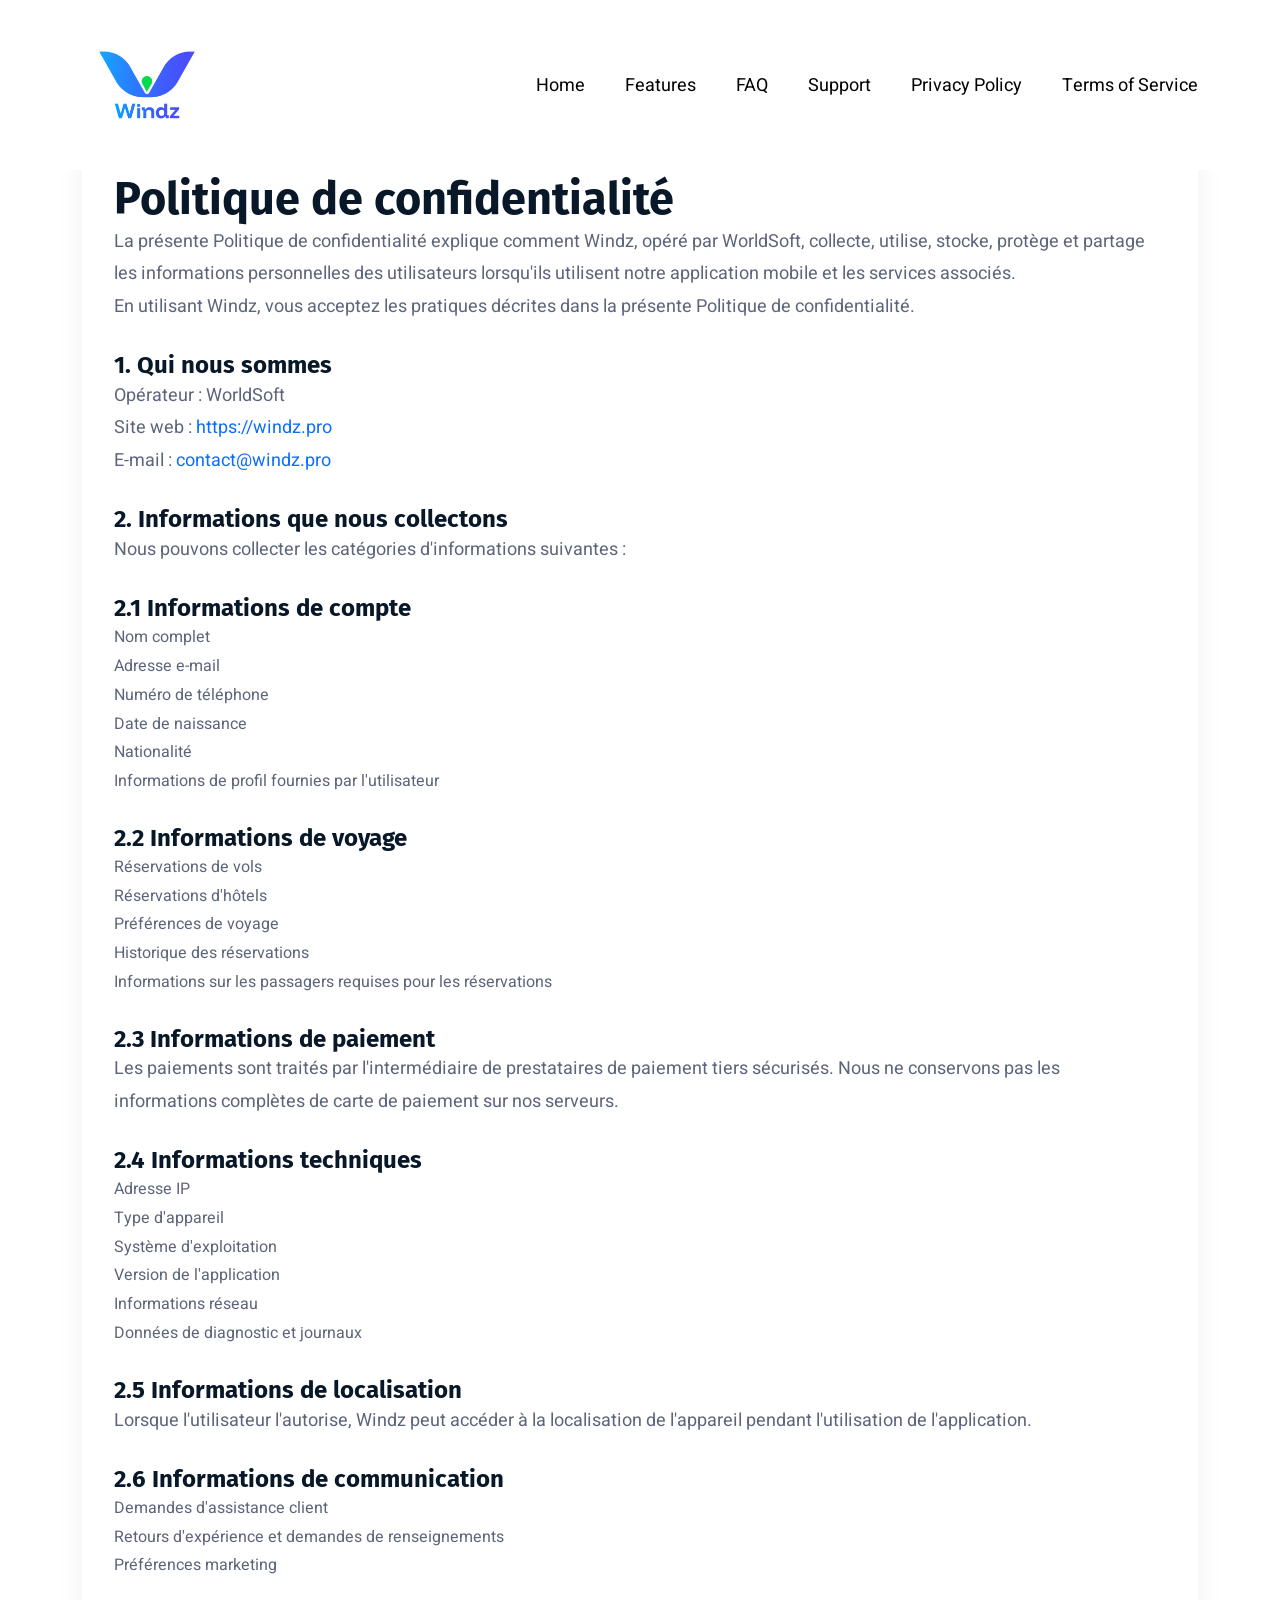
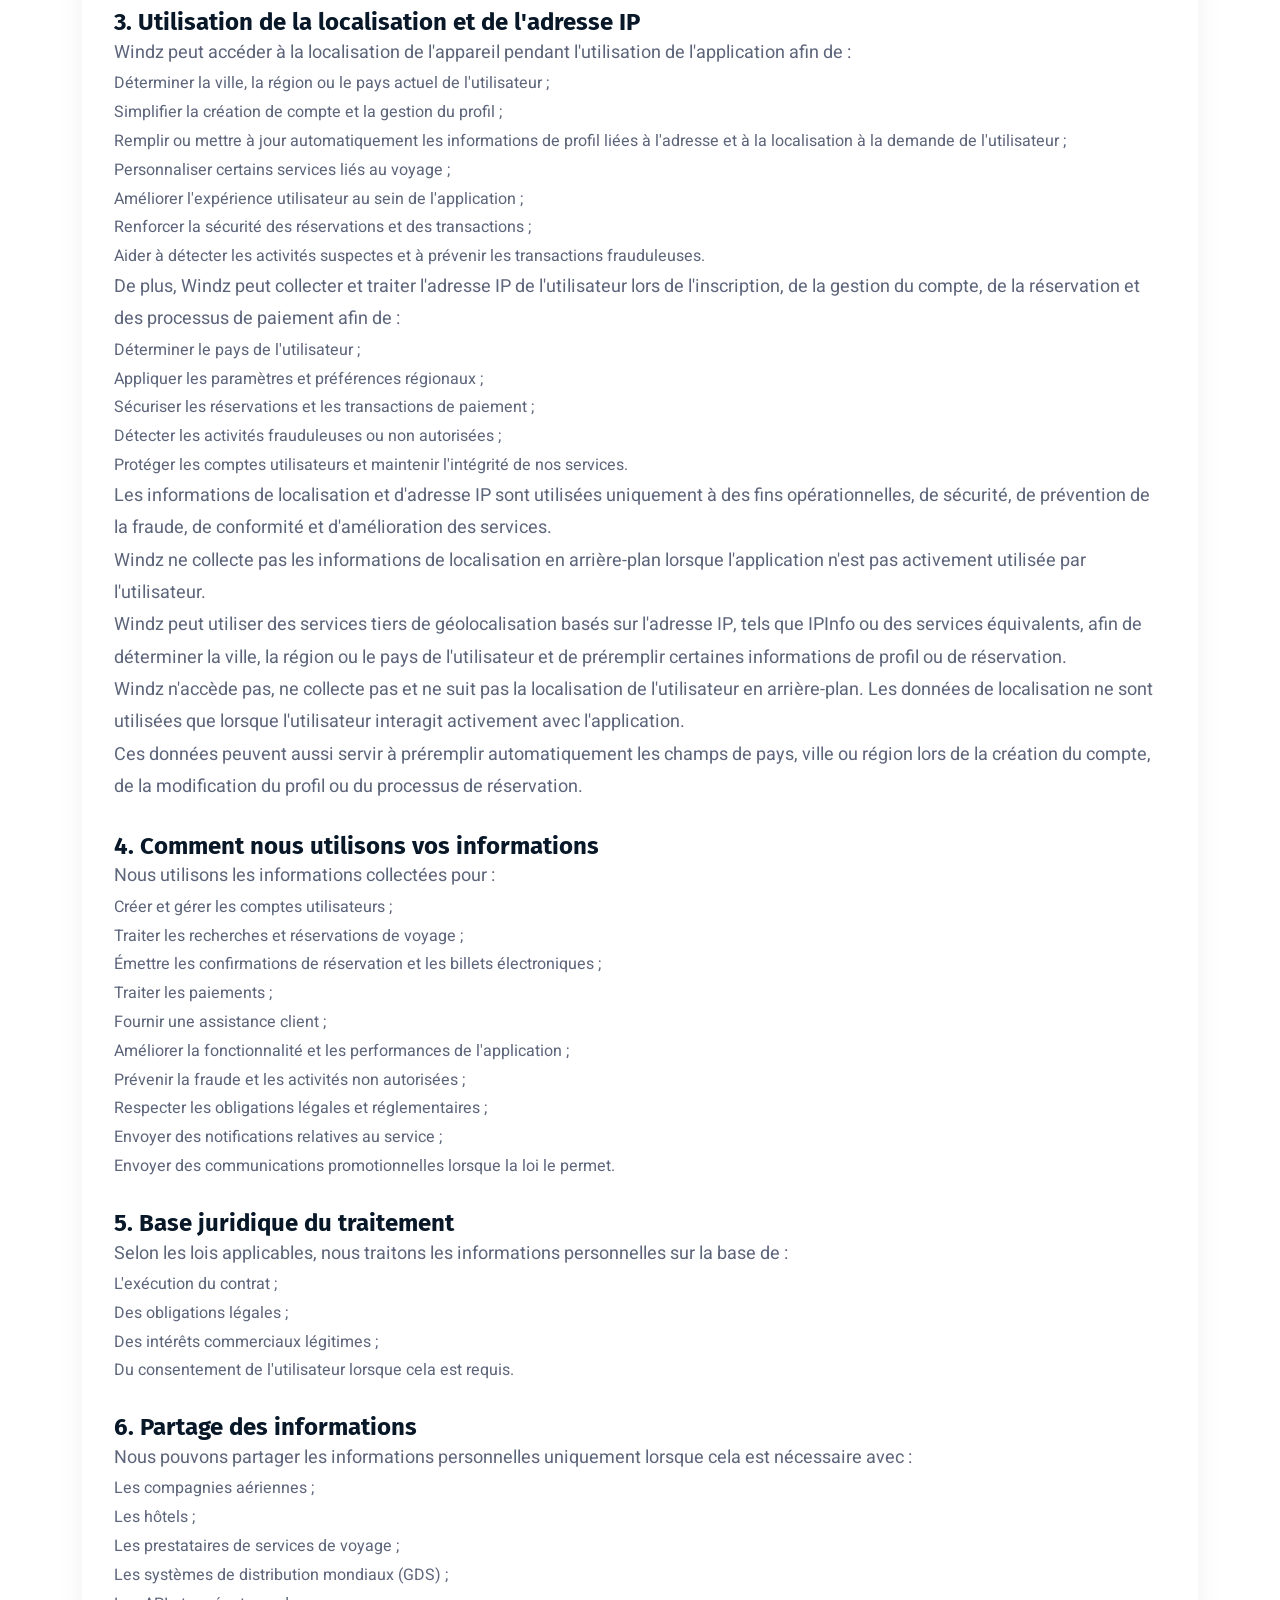
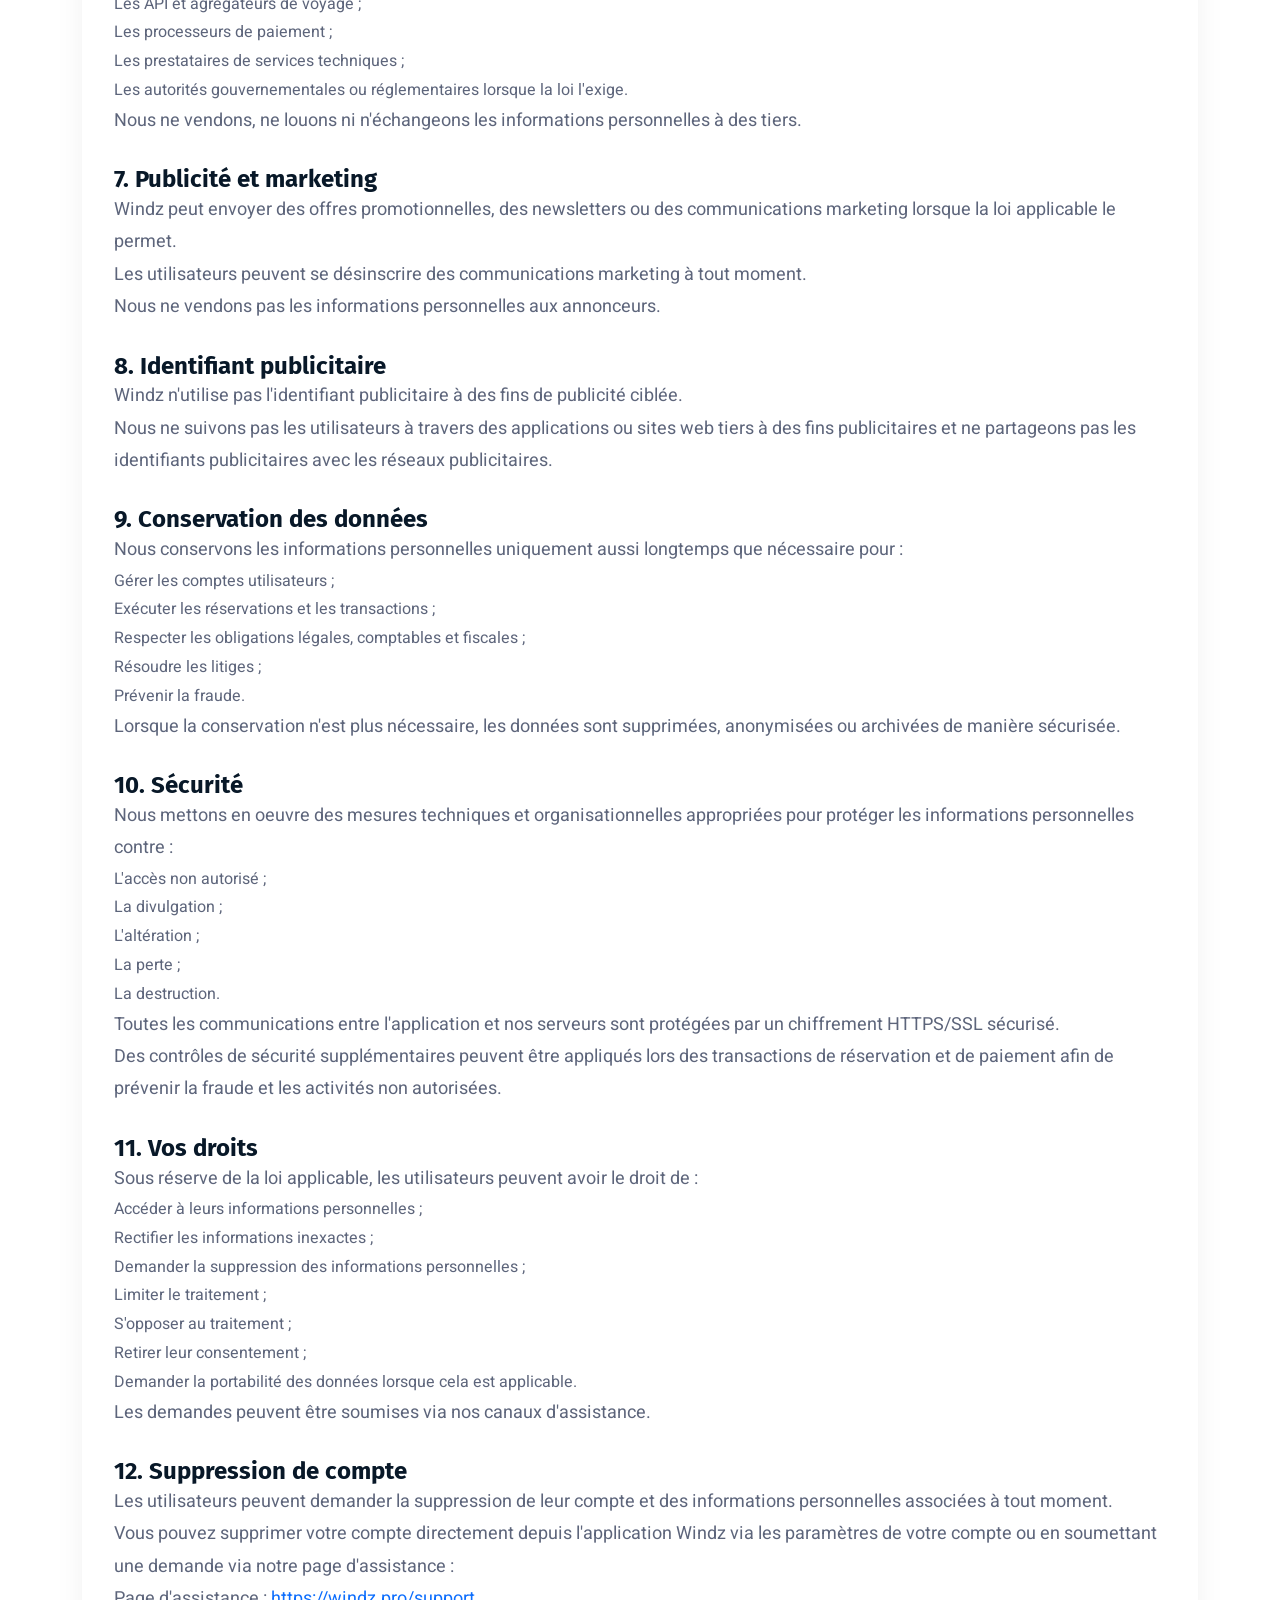
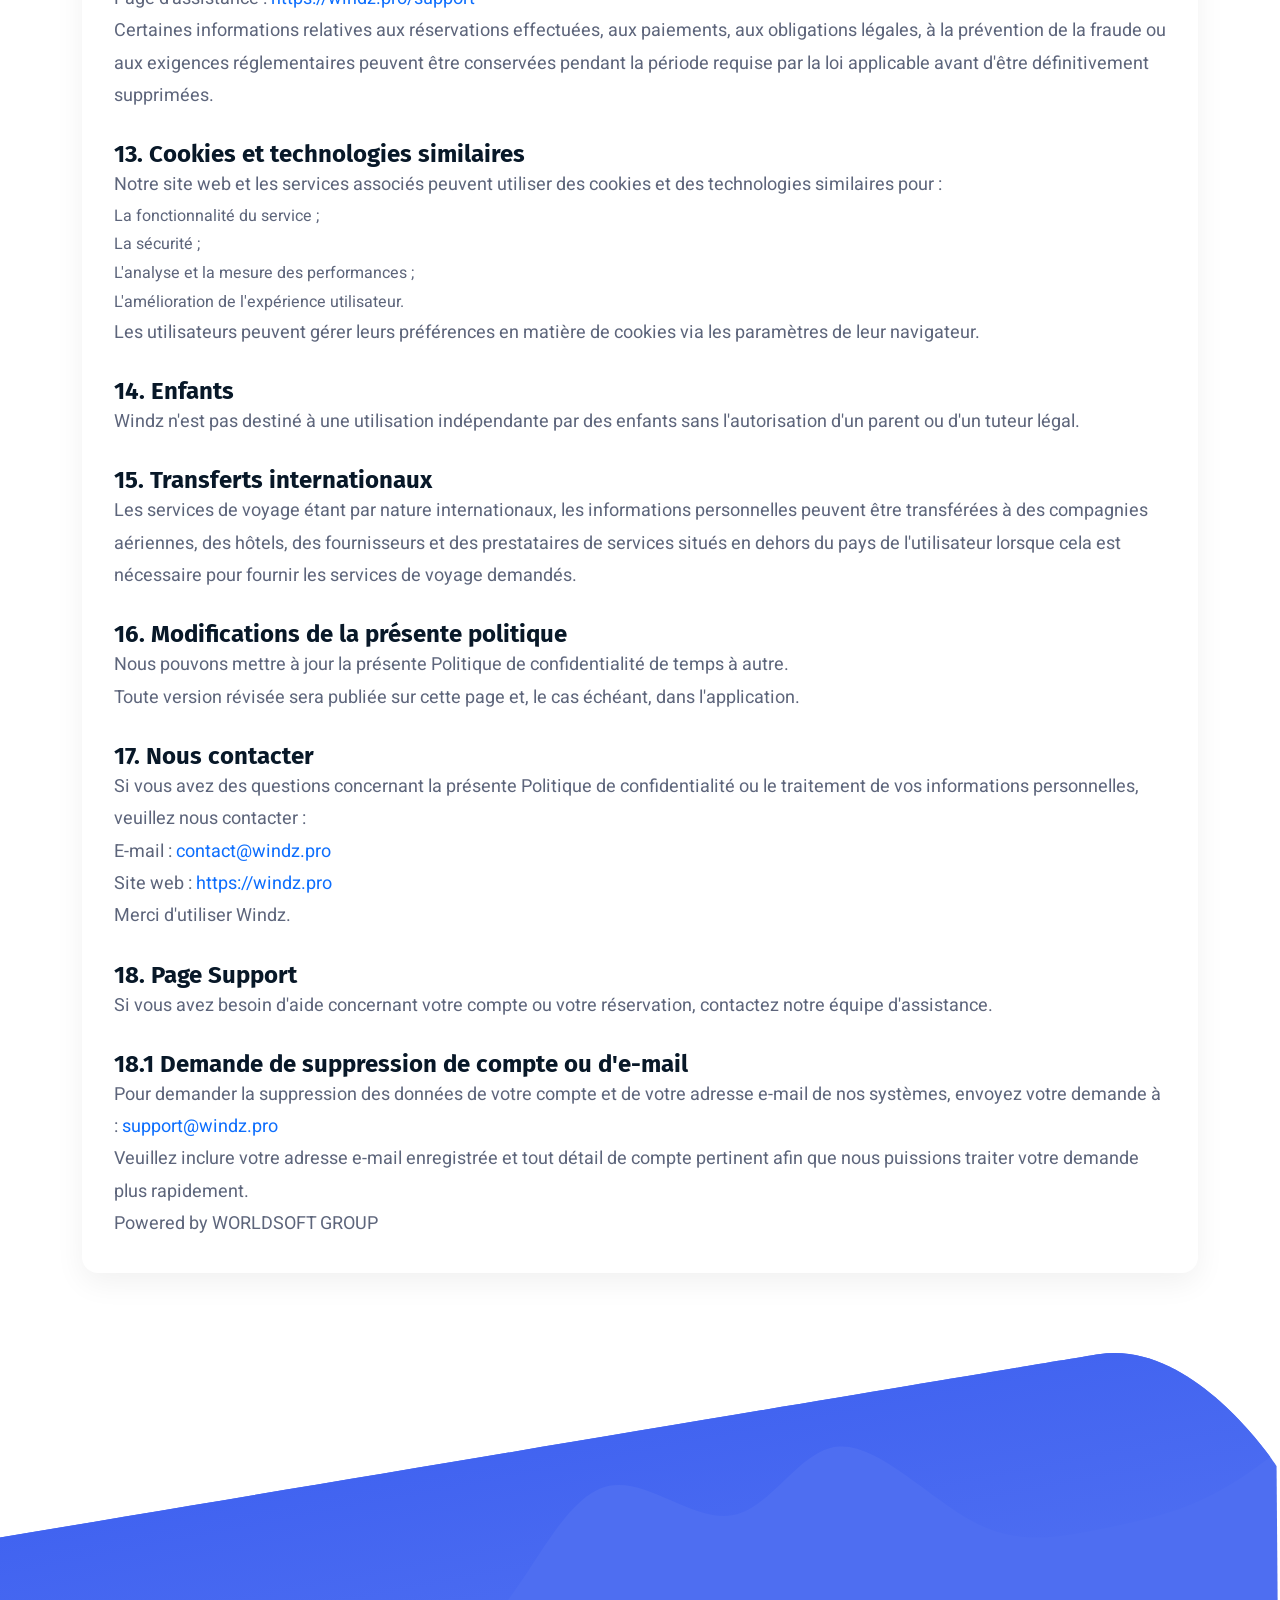
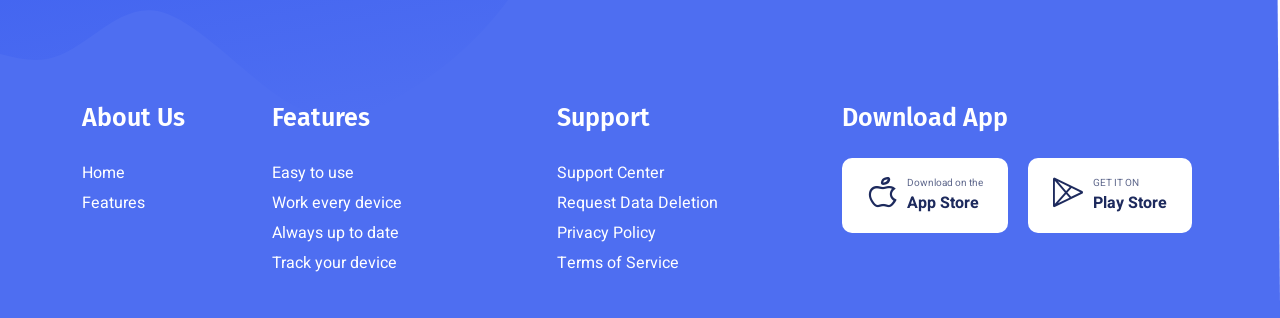
==== commit 74ed0fff: "windz site" ====
--- a/privacy-policy.html
+++ b/privacy-policy.html
@@ -1,10 +1,10 @@
-<!DOCTYPE html>
+﻿<!DOCTYPE html>
 <html class="no-js" lang="en">
 <head>
     <meta charset="utf-8" />
     <meta http-equiv="x-ua-compatible" content="ie=edge" />
-    <title>Yallago | Privacy Policy</title>
-    <meta name="description" content="Yallago Privacy Policy" />
+    <title>Windz | Politique de confidentialité</title>
+    <meta name="description" content="Politique de confidentialité Windz" />
     <meta name="viewport" content="width=device-width, initial-scale=1" />
     <link rel="shortcut icon" type="image/x-icon"
         href="assets/img/favicon.svg" />
@@ -46,7 +46,7 @@
                     <div class="col-lg-12">
                         <nav class="navbar navbar-expand-lg">
                             <a class="navbar-brand" href="index.html">
-                                <img src="assets/img/logo.jpg" alt="Logo" />
+                                <img src="assets/img/logo.png" alt="Logo" />
                             </a>
                             <button class="navbar-toggler" type="button"
                                 data-bs-toggle="collapse"
@@ -87,76 +87,314 @@
     <section class="policy-section">
         <div class="container">
             <div class="policy-card">
-                <h1>Privacy Policy</h1>
-                <p>This Privacy Policy explains how the Yallago mobile
-                    application, operated by worldsoft, collects, uses, stores,
-                    protects and, where necessary, shares users' personal data.
-                    This page may be published as a public web page to meet
-                    store compliance and partner requirements.</p>
-                <h2>1. Who we are</h2>
-                <p>Yallago is a travel booking mobile application operated by
-                    worldsoft. The application enables users to search, book and
-                    purchase airline tickets, accommodation and related travel
-                    services.</p>
-                <p>Operator: worldsoft<br />Contact email: [to be
-                    completed]<br />Phone: [to be completed]<br />Address: [to
-                    be completed]</p>
-                <h2>2. Data we collect</h2>
-                <p>We may collect identification data, contact data, travel
-                    data, booking data, payment-related data processed through
-                    secure providers, technical data and marketing preference
-                    data.</p>
-                <h2>3. Purposes of processing</h2>
-                <p>Your data may be used to create and manage your account,
-                    search and book travel services, send confirmations and
-                    e-tickets, process payments, prevent fraud, provide support,
-                    improve services, comply with legal obligations and send
-                    commercial communications where consent is required.</p>
-                <h2>4. Legal basis for processing</h2>
-                <p>Depending on applicable law, we process data based on
-                    contract performance, legal obligations, legitimate interest
-                    and consent where required.</p>
-                <h2>5. Data sharing</h2>
-                <p>Your data may be shared, strictly where necessary, with
-                    airlines, hotels, GDS systems, APIs, aggregators, payment
-                    providers, technical service providers and competent
-                    authorities. We do not sell or rent personal data.</p>
-                <h2>6. Data retention</h2>
-                <p>We retain data for as long as necessary for account
-                    management, booking fulfillment and applicable legal
-                    retention periods. After that, data is deleted, anonymized
-                    or securely archived.</p>
-                <h2>7. Security</h2>
-                <p>We implement reasonable technical and organizational
-                    safeguards to protect personal data. However, no system can
-                    guarantee absolute security.</p>
-                <h2>8. Your rights</h2>
-                <p>Subject to applicable law, users may request access,
-                    correction, deletion, restriction, objection, withdrawal of
-                    consent and, where applicable, data portability.</p>
-                <h2>9. Cookies and similar technologies</h2>
-                <p>If public web pages or related web services use cookies or
-                    similar technologies, they may be used for technical
-                    operation, security, analytics, user experience improvement
-                    and, where applicable, marketing.</p>
-                <h2>10. Minors</h2>
-                <p>Yallago is not intended for independent use by minors without
-                    authorization from a parent or legal guardian.</p>
-                <h2>11. International transfers</h2>
-                <p>For certain international bookings, some data may be
-                    processed or transferred outside the user's country where
-                    necessary to perform the requested service.</p>
-                <h2>12. Changes to this policy</h2>
-                <p>We may update this Privacy Policy at any time. Any updated
-                    version will be published on this page and/or within the
-                    application.</p>
-                <h2>13. Advertising ID</h2>
-                <p>The Yallago application does not use the Advertising ID for
-                    any purpose. We do not engage in targeted advertising, nor
-                    do we track user activity across other apps or websites for
-                    advertising purposes. Consequently, no Advertising ID or
-                    similar device identifiers are collected or shared with
-                    third-party advertising networks.</p>
+                <h1>Politique de confidentialité</h1>
+                <p>La présente Politique de confidentialité explique comment
+                    Windz, opéré par WorldSoft, collecte, utilise, stocke,
+                    protège et partage les informations personnelles des
+                    utilisateurs lorsqu'ils utilisent notre application mobile
+                    et les services associés.</p>
+                <p>En utilisant Windz, vous acceptez les pratiques décrites
+                    dans la présente Politique de confidentialité.</p>
+
+                <h2>1. Qui nous sommes</h2>
+                <p>Opérateur : WorldSoft<br />Site web :
+                    <a href="https://windz.pro">https://windz.pro</a><br />
+                    E-mail :
+                    <a href="mailto:contact@windz.pro">contact@windz.pro</a>
+                </p>
+
+                <h2>2. Informations que nous collectons</h2>
+                <p>Nous pouvons collecter les catégories d'informations
+                    suivantes :</p>
+
+                <h2>2.1 Informations de compte</h2>
+                <ul>
+                    <li>Nom complet</li>
+                    <li>Adresse e-mail</li>
+                    <li>Numéro de téléphone</li>
+                    <li>Date de naissance</li>
+                    <li>Nationalité</li>
+                    <li>Informations de profil fournies par l'utilisateur</li>
+                </ul>
+
+                <h2>2.2 Informations de voyage</h2>
+                <ul>
+                    <li>Réservations de vols</li>
+                    <li>Réservations d'hôtels</li>
+                    <li>Préférences de voyage</li>
+                    <li>Historique des réservations</li>
+                    <li>Informations sur les passagers requises pour les
+                        réservations</li>
+                </ul>
+
+                <h2>2.3 Informations de paiement</h2>
+                <p>Les paiements sont traités par l'intermédiaire de
+                    prestataires de paiement tiers sécurisés. Nous ne conservons
+                    pas les informations complètes de carte de paiement sur nos
+                    serveurs.</p>
+
+                <h2>2.4 Informations techniques</h2>
+                <ul>
+                    <li>Adresse IP</li>
+                    <li>Type d'appareil</li>
+                    <li>Système d'exploitation</li>
+                    <li>Version de l'application</li>
+                    <li>Informations réseau</li>
+                    <li>Données de diagnostic et journaux</li>
+                </ul>
+
+                <h2>2.5 Informations de localisation</h2>
+                <p>Lorsque l'utilisateur l'autorise, Windz peut accéder à la
+                    localisation de l'appareil pendant l'utilisation de
+                    l'application.</p>
+
+                <h2>2.6 Informations de communication</h2>
+                <ul>
+                    <li>Demandes d'assistance client</li>
+                    <li>Retours d'expérience et demandes de renseignements</li>
+                    <li>Préférences marketing</li>
+                </ul>
+
+                <h2>3. Utilisation de la localisation et de l'adresse IP</h2>
+                <p>Windz peut accéder à la localisation de l'appareil pendant
+                    l'utilisation de l'application afin de :</p>
+                <ul>
+                    <li>Déterminer la ville, la région ou le pays actuel de
+                        l'utilisateur ;</li>
+                    <li>Simplifier la création de compte et la gestion du
+                        profil ;</li>
+                    <li>Remplir ou mettre à jour automatiquement les
+                        informations de profil liées à l'adresse et à la
+                        localisation à la demande de l'utilisateur ;</li>
+                    <li>Personnaliser certains services liés au voyage ;</li>
+                    <li>Améliorer l'expérience utilisateur au sein de
+                        l'application ;</li>
+                    <li>Renforcer la sécurité des réservations et des
+                        transactions ;</li>
+                    <li>Aider à détecter les activités suspectes et à prévenir
+                        les transactions frauduleuses.</li>
+                </ul>
+                <p>De plus, Windz peut collecter et traiter l'adresse IP de
+                    l'utilisateur lors de l'inscription, de la gestion du compte,
+                    de la réservation et des processus de paiement afin de :</p>
+                <ul>
+                    <li>Déterminer le pays de l'utilisateur ;</li>
+                    <li>Appliquer les paramètres et préférences régionaux ;</li>
+                    <li>Sécuriser les réservations et les transactions de
+                        paiement ;</li>
+                    <li>Détecter les activités frauduleuses ou non autorisées ;
+                    </li>
+                    <li>Protéger les comptes utilisateurs et maintenir
+                        l'intégrité de nos services.</li>
+                </ul>
+                <p>Les informations de localisation et d'adresse IP sont
+                    utilisées uniquement à des fins opérationnelles, de sécurité,
+                    de prévention de la fraude, de conformité et d'amélioration
+                    des services.</p>
+                <p>Windz ne collecte pas les informations de localisation en
+                    arrière-plan lorsque l'application n'est pas activement
+                    utilisée par l'utilisateur.</p>
+                <p>Windz peut utiliser des services tiers de géolocalisation
+                    basés sur l'adresse IP, tels que IPInfo ou des services
+                    équivalents, afin de déterminer la ville, la région ou le
+                    pays de l'utilisateur et de préremplir certaines
+                    informations de profil ou de réservation.</p>
+                <p>Windz n'accède pas, ne collecte pas et ne suit pas la
+                    localisation de l'utilisateur en arrière-plan. Les données de
+                    localisation ne sont utilisées que lorsque l'utilisateur
+                    interagit activement avec l'application.</p>
+                <p>Ces données peuvent aussi servir à préremplir automatiquement
+                    les champs de pays, ville ou région lors de la création du
+                    compte, de la modification du profil ou du processus de
+                    réservation.</p>
+
+                <h2>4. Comment nous utilisons vos informations</h2>
+                <p>Nous utilisons les informations collectées pour :</p>
+                <ul>
+                    <li>Créer et gérer les comptes utilisateurs ;</li>
+                    <li>Traiter les recherches et réservations de voyage ;</li>
+                    <li>Émettre les confirmations de réservation et les billets
+                        électroniques ;</li>
+                    <li>Traiter les paiements ;</li>
+                    <li>Fournir une assistance client ;</li>
+                    <li>Améliorer la fonctionnalité et les performances de
+                        l'application ;</li>
+                    <li>Prévenir la fraude et les activités non autorisées ;
+                    </li>
+                    <li>Respecter les obligations légales et réglementaires ;
+                    </li>
+                    <li>Envoyer des notifications relatives au service ;</li>
+                    <li>Envoyer des communications promotionnelles lorsque la
+                        loi le permet.</li>
+                </ul>
+
+                <h2>5. Base juridique du traitement</h2>
+                <p>Selon les lois applicables, nous traitons les informations
+                    personnelles sur la base de :</p>
+                <ul>
+                    <li>L'exécution du contrat ;</li>
+                    <li>Des obligations légales ;</li>
+                    <li>Des intérêts commerciaux légitimes ;</li>
+                    <li>Du consentement de l'utilisateur lorsque cela est
+                        requis.</li>
+                </ul>
+
+                <h2>6. Partage des informations</h2>
+                <p>Nous pouvons partager les informations personnelles
+                    uniquement lorsque cela est nécessaire avec :</p>
+                <ul>
+                    <li>Les compagnies aériennes ;</li>
+                    <li>Les hôtels ;</li>
+                    <li>Les prestataires de services de voyage ;</li>
+                    <li>Les systèmes de distribution mondiaux (GDS) ;</li>
+                    <li>Les API et agrégateurs de voyage ;</li>
+                    <li>Les processeurs de paiement ;</li>
+                    <li>Les prestataires de services techniques ;</li>
+                    <li>Les autorités gouvernementales ou réglementaires
+                        lorsque la loi l'exige.</li>
+                </ul>
+                <p>Nous ne vendons, ne louons ni n'échangeons les informations
+                    personnelles à des tiers.</p>
+
+                <h2>7. Publicité et marketing</h2>
+                <p>Windz peut envoyer des offres promotionnelles, des
+                    newsletters ou des communications marketing lorsque la loi
+                    applicable le permet.</p>
+                <p>Les utilisateurs peuvent se désinscrire des communications
+                    marketing à tout moment.</p>
+                <p>Nous ne vendons pas les informations personnelles aux
+                    annonceurs.</p>
+
+                <h2>8. Identifiant publicitaire</h2>
+                <p>Windz n'utilise pas l'identifiant publicitaire à des fins
+                    de publicité ciblée.</p>
+                <p>Nous ne suivons pas les utilisateurs à travers des
+                    applications ou sites web tiers à des fins publicitaires et
+                    ne partageons pas les identifiants publicitaires avec les
+                    réseaux publicitaires.</p>
+
+                <h2>9. Conservation des données</h2>
+                <p>Nous conservons les informations personnelles uniquement
+                    aussi longtemps que nécessaire pour :</p>
+                <ul>
+                    <li>Gérer les comptes utilisateurs ;</li>
+                    <li>Exécuter les réservations et les transactions ;</li>
+                    <li>Respecter les obligations légales, comptables et
+                        fiscales ;</li>
+                    <li>Résoudre les litiges ;</li>
+                    <li>Prévenir la fraude.</li>
+                </ul>
+                <p>Lorsque la conservation n'est plus nécessaire, les données
+                    sont supprimées, anonymisées ou archivées de manière
+                    sécurisée.</p>
+
+                <h2>10. Sécurité</h2>
+                <p>Nous mettons en oeuvre des mesures techniques et
+                    organisationnelles appropriées pour protéger les informations
+                    personnelles contre :</p>
+                <ul>
+                    <li>L'accès non autorisé ;</li>
+                    <li>La divulgation ;</li>
+                    <li>L'altération ;</li>
+                    <li>La perte ;</li>
+                    <li>La destruction.</li>
+                </ul>
+                <p>Toutes les communications entre l'application et nos serveurs
+                    sont protégées par un chiffrement HTTPS/SSL sécurisé.</p>
+                <p>Des contrôles de sécurité supplémentaires peuvent être
+                    appliqués lors des transactions de réservation et de paiement
+                    afin de prévenir la fraude et les activités non autorisées.
+                </p>
+
+                <h2>11. Vos droits</h2>
+                <p>Sous réserve de la loi applicable, les utilisateurs peuvent
+                    avoir le droit de :</p>
+                <ul>
+                    <li>Accéder à leurs informations personnelles ;</li>
+                    <li>Rectifier les informations inexactes ;</li>
+                    <li>Demander la suppression des informations personnelles ;
+                    </li>
+                    <li>Limiter le traitement ;</li>
+                    <li>S'opposer au traitement ;</li>
+                    <li>Retirer leur consentement ;</li>
+                    <li>Demander la portabilité des données lorsque cela est
+                        applicable.</li>
+                </ul>
+                <p>Les demandes peuvent être soumises via nos canaux
+                    d'assistance.</p>
+
+                <h2>12. Suppression de compte</h2>
+                <p>Les utilisateurs peuvent demander la suppression de leur
+                    compte et des informations personnelles associées à tout
+                    moment.</p>
+                <p>Vous pouvez supprimer votre compte directement depuis
+                    l'application Windz via les paramètres de votre compte ou
+                    en soumettant une demande via notre page d'assistance :</p>
+                <p>Page d'assistance :
+                    <a href="https://windz.pro/support">https://windz.pro/support</a>
+                </p>
+                <p>Certaines informations relatives aux réservations effectuées,
+                    aux paiements, aux obligations légales, à la prévention de la
+                    fraude ou aux exigences réglementaires peuvent être
+                    conservées pendant la période requise par la loi applicable
+                    avant d'être définitivement supprimées.</p>
+
+                <h2>13. Cookies et technologies similaires</h2>
+                <p>Notre site web et les services associés peuvent utiliser des
+                    cookies et des technologies similaires pour :</p>
+                <ul>
+                    <li>La fonctionnalité du service ;</li>
+                    <li>La sécurité ;</li>
+                    <li>L'analyse et la mesure des performances ;</li>
+                    <li>L'amélioration de l'expérience utilisateur.</li>
+                </ul>
+                <p>Les utilisateurs peuvent gérer leurs préférences en matière
+                    de cookies via les paramètres de leur navigateur.</p>
+
+                <h2>14. Enfants</h2>
+                <p>Windz n'est pas destiné à une utilisation indépendante par
+                    des enfants sans l'autorisation d'un parent ou d'un tuteur
+                    légal.</p>
+
+                <h2>15. Transferts internationaux</h2>
+                <p>Les services de voyage étant par nature internationaux, les
+                    informations personnelles peuvent être transférées à des
+                    compagnies aériennes, des hôtels, des fournisseurs et des
+                    prestataires de services situés en dehors du pays de
+                    l'utilisateur lorsque cela est nécessaire pour fournir les
+                    services de voyage demandés.</p>
+
+                <h2>16. Modifications de la présente politique</h2>
+                <p>Nous pouvons mettre à jour la présente Politique de
+                    confidentialité de temps à autre.</p>
+                <p>Toute version révisée sera publiée sur cette page et, le cas
+                    échéant, dans l'application.</p>
+
+                <h2>17. Nous contacter</h2>
+                <p>Si vous avez des questions concernant la présente Politique
+                    de confidentialité ou le traitement de vos informations
+                    personnelles, veuillez nous contacter :</p>
+                <p>E-mail :
+                    <a href="mailto:contact@windz.pro">contact@windz.pro</a><br />
+                    Site web :
+                    <a href="https://windz.pro">https://windz.pro</a>
+                </p>
+                <p>Merci d'utiliser Windz.</p>
+
+                <h2>18. Page Support</h2>
+                <p>Si vous avez besoin d'aide concernant votre compte ou votre
+                    réservation, contactez notre équipe d'assistance.</p>
+
+                <h2>18.1 Demande de suppression de compte ou d'e-mail</h2>
+                <p>Pour demander la suppression des données de votre compte et
+                    de votre adresse e-mail de nos systèmes, envoyez votre
+                    demande à :
+                    <a href="mailto:support@windz.pro">support@windz.pro</a>
+                </p>
+                <p>Veuillez inclure votre adresse e-mail enregistrée et tout
+                    détail de compte pertinent afin que nous puissions traiter
+                    votre demande plus rapidement.</p>
+                <p>Powered by WORLDSOFT GROUP</p>
             </div>
         </div>
     </section>
@@ -196,7 +434,7 @@
                                 <li><a href="support.html">Support Center</a>
                                 </li>
                                 <li><a
-                                        href="mailto:support@yallago.pro?subject=Data%20Deletion%20Request">Request
+                                        href="mailto:support@windz.pro?subject=Data%20Deletion%20Request">Request
                                         Data Deletion</a></li>
                                 <li><a href="privacy-policy.html">Privacy
                                         Policy</a></li>
@@ -241,4 +479,6 @@
     <script src="assets/js/polifill.js"></script>
     <script src="assets/js/main.js"></script>
 </body>
-</html>+</html>
+
+
